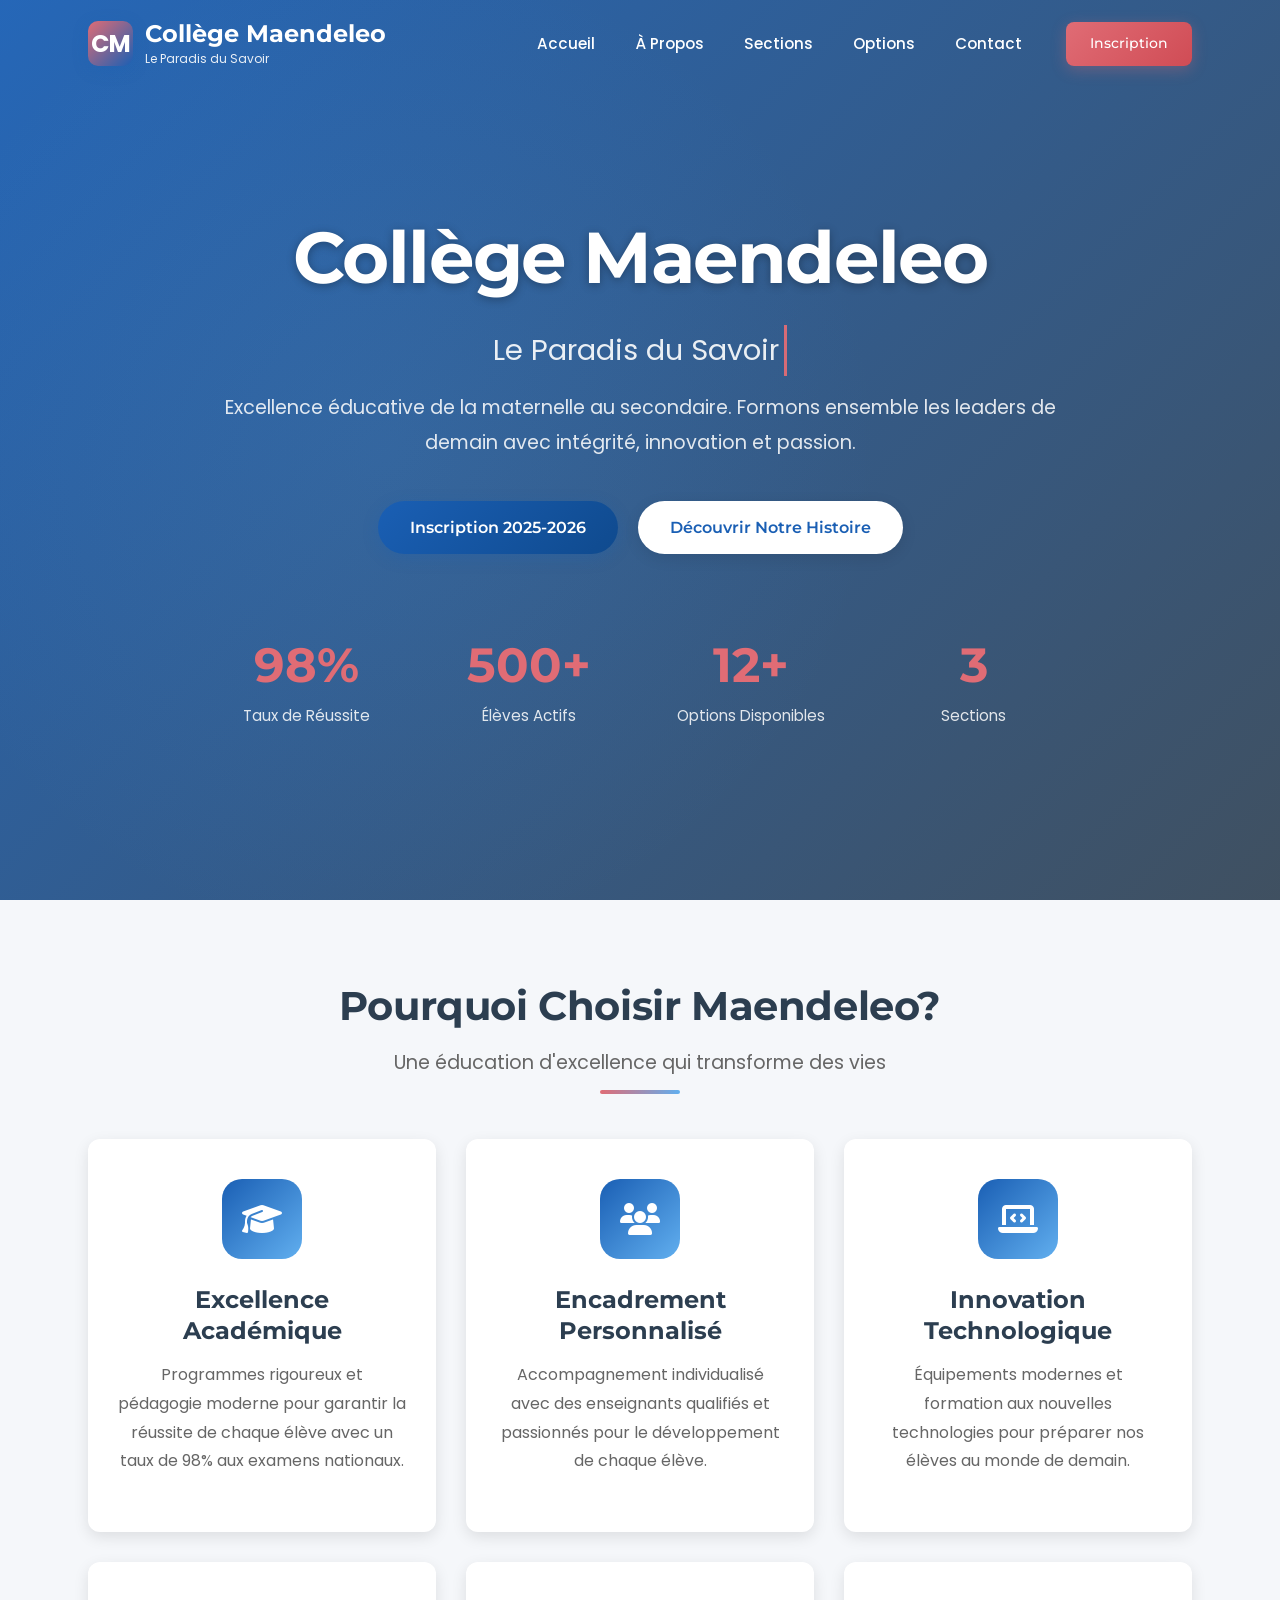
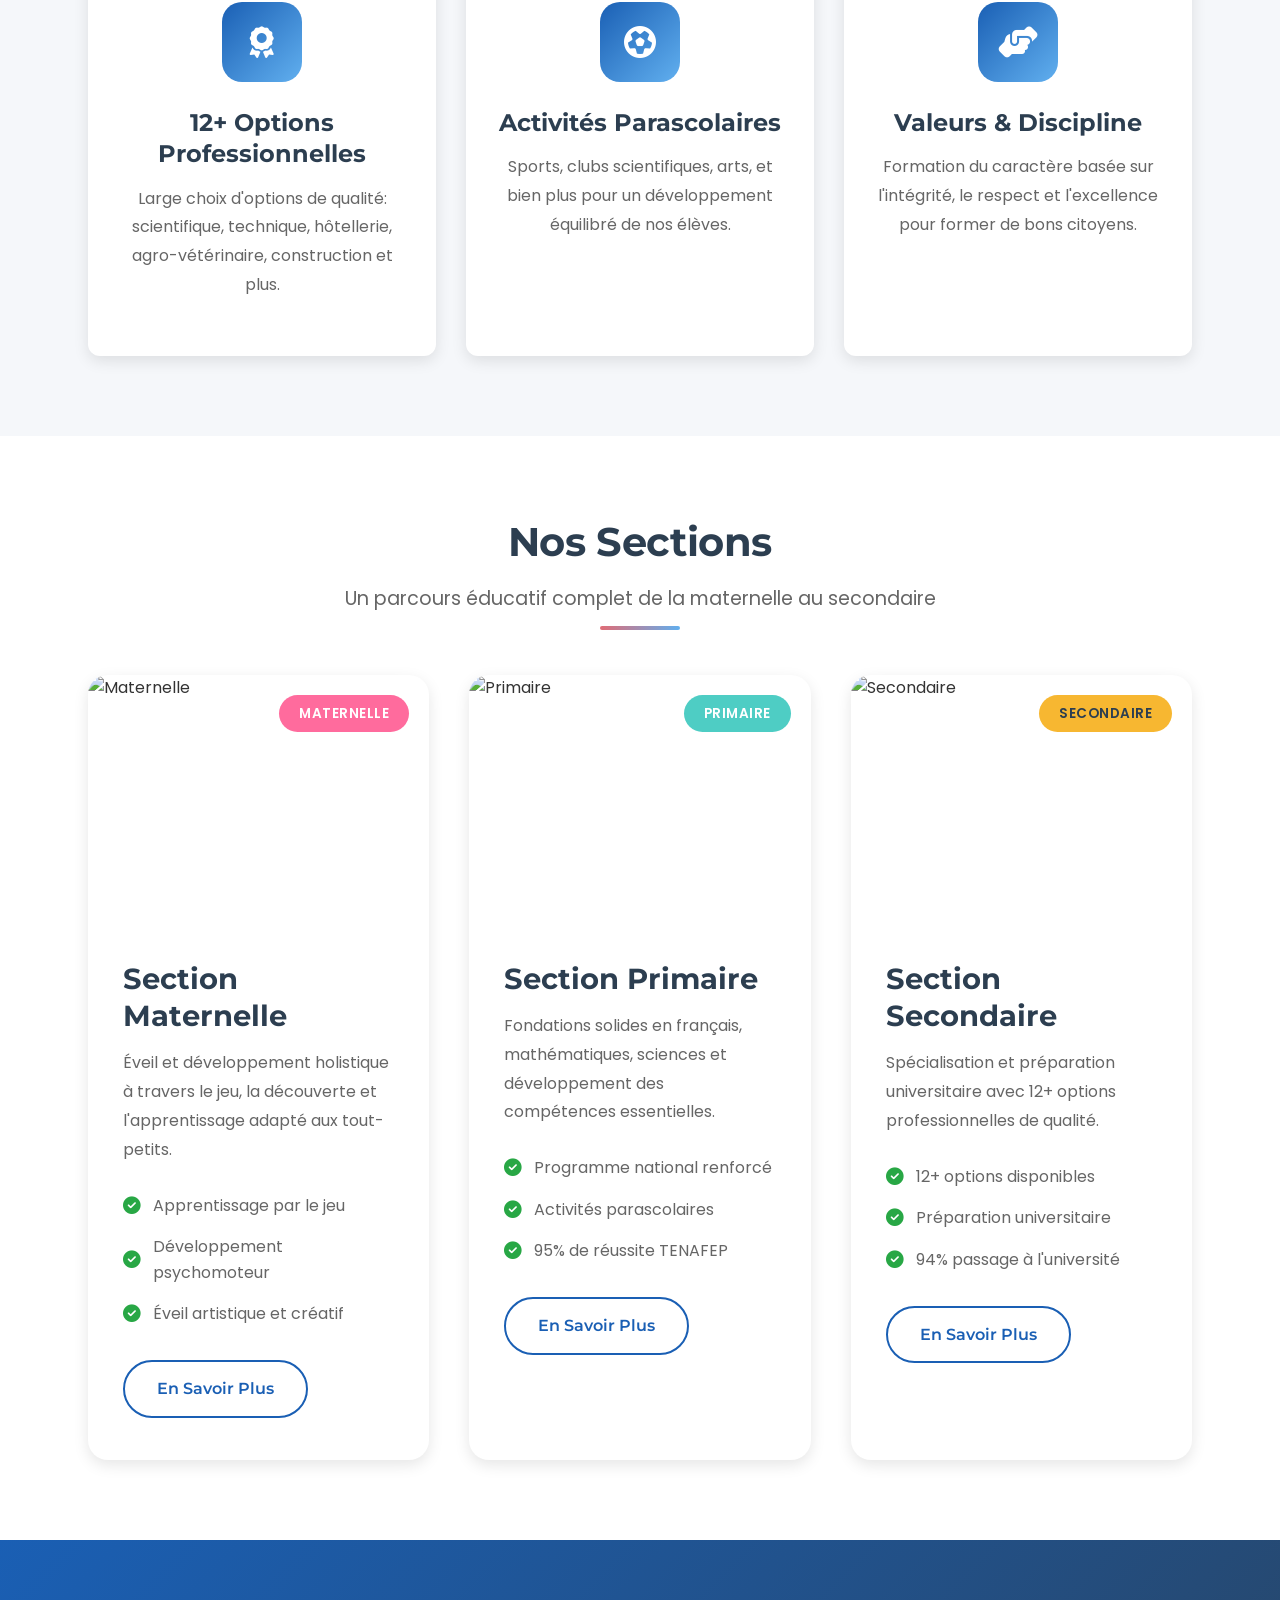
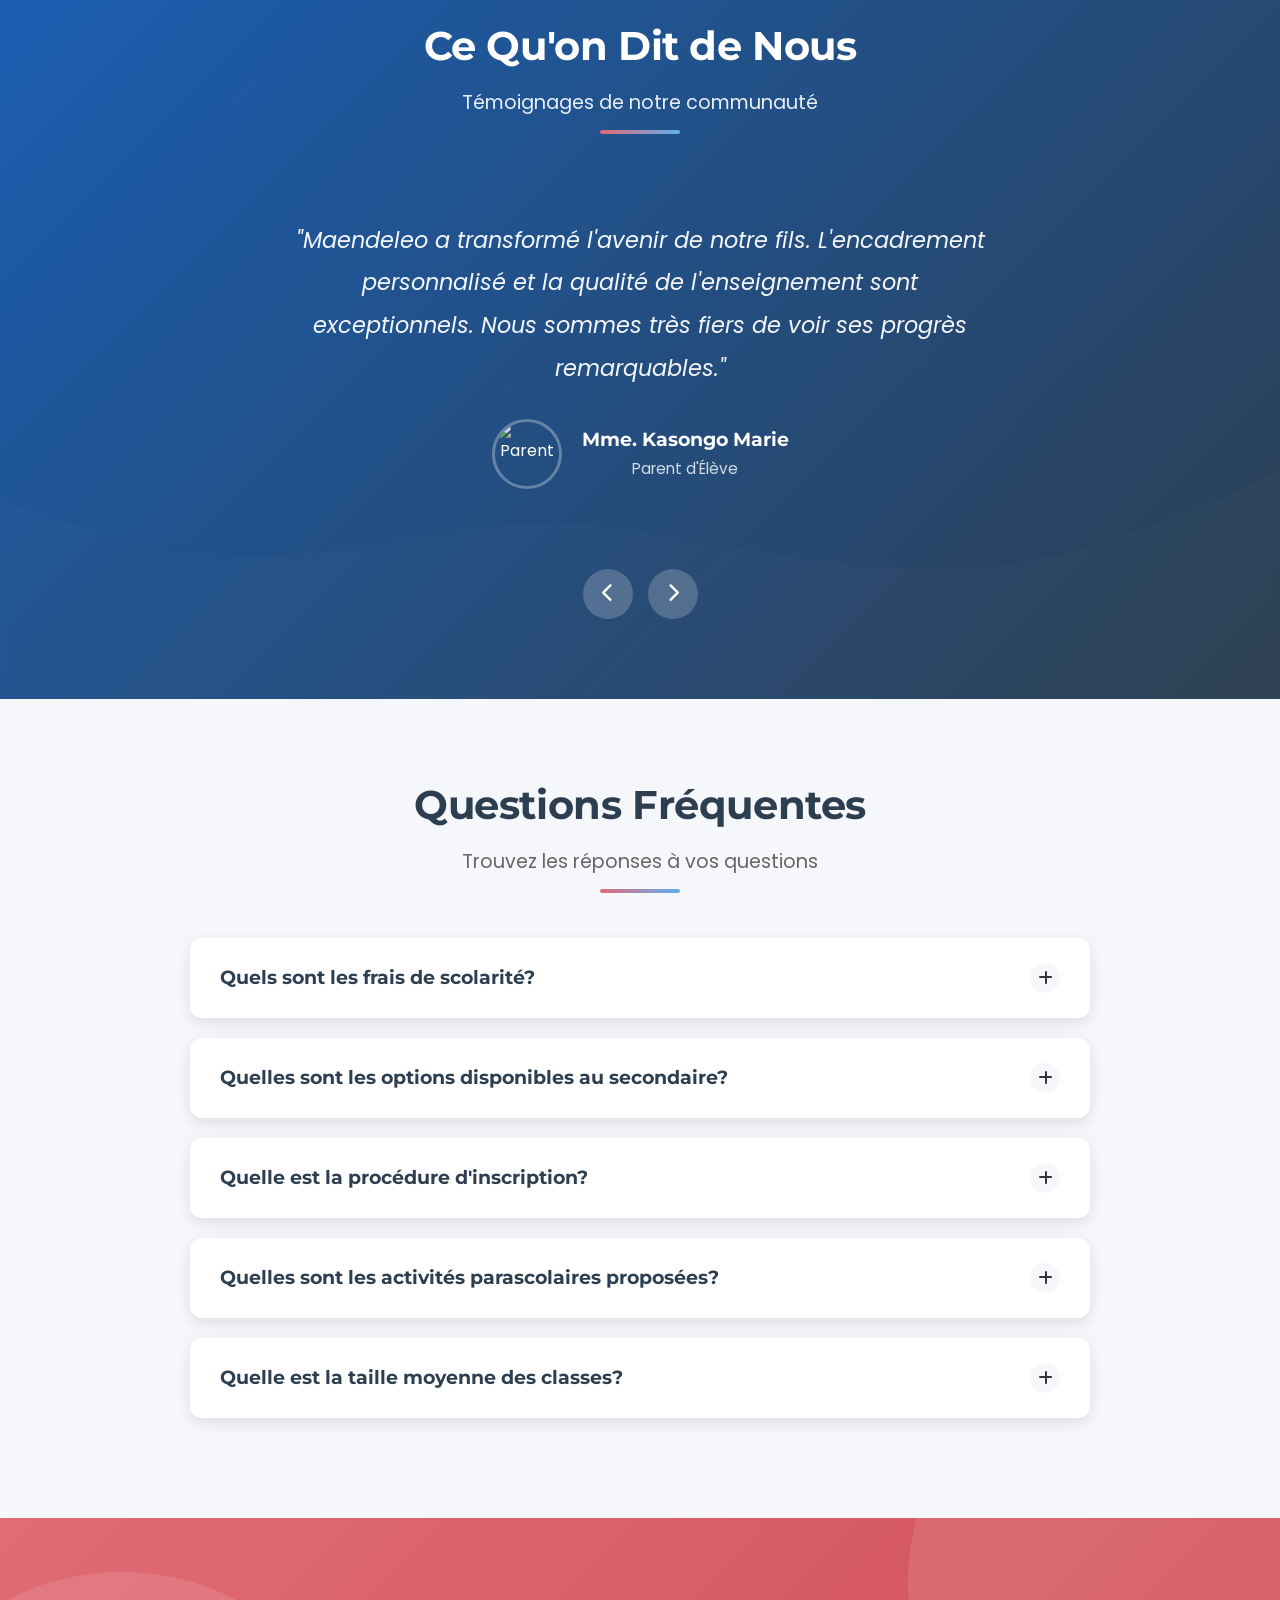
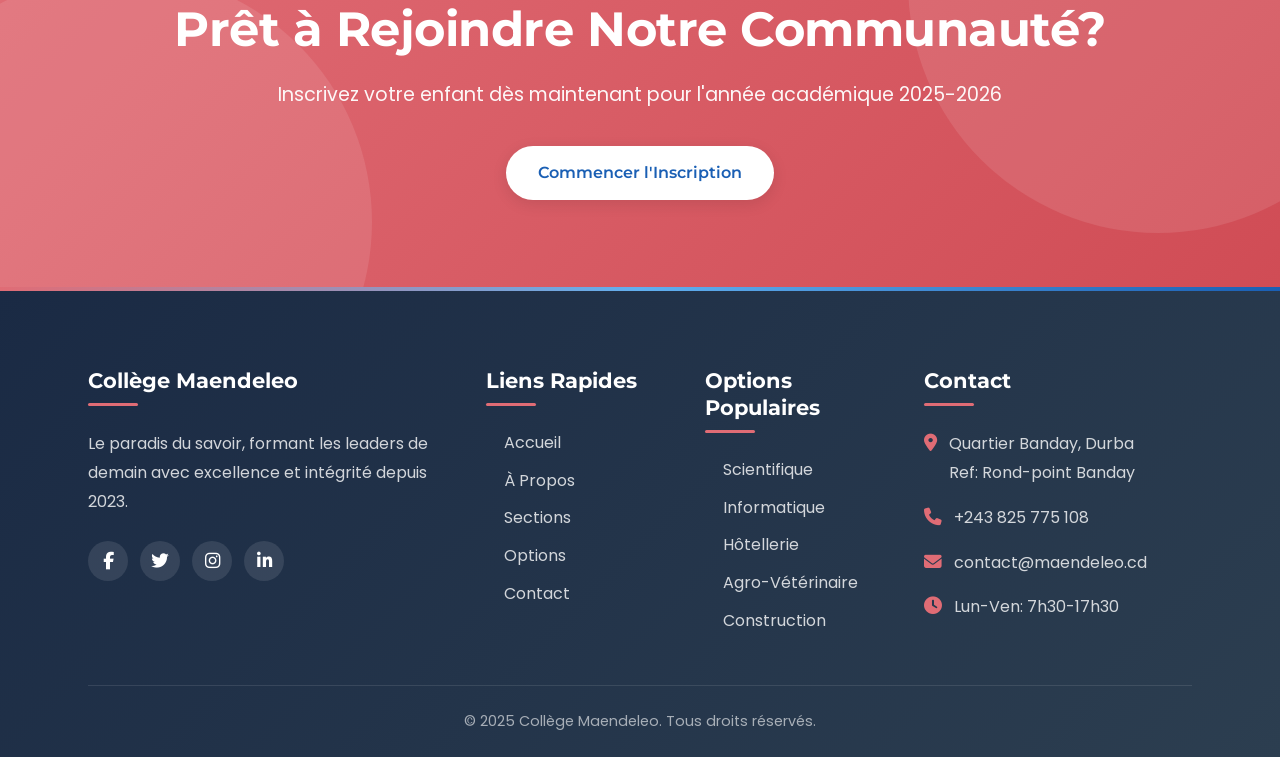
==== index.html @ 628664e3 "Initial commit:maendeleo website foundation" ====
<!DOCTYPE html>
<html lang="fr">
<head>
    <meta charset="UTF-8">
    <meta name="viewport" content="width=device-width, initial-scale=1.0">
    <meta name="description" content="Collège Maendeleo - Le paradis du savoir. Excellence éducative de la maternelle au secondaire à Durba.">
    <meta name="keywords" content="école, collège, maternelle, primaire, secondaire, Durba, éducation, RDC">
    <meta name="author" content="Collège Maendeleo">
    
    <title>Collège Maendeleo | Le Paradis du Savoir</title>
    
    <!-- Favicon -->
    <link rel="icon" href="images/logo.png" type="image/png">
    
    <!-- Fonts -->
    <link rel="preconnect" href="https://fonts.googleapis.com">
    <link rel="preconnect" href="https://fonts.gstatic.com" crossorigin>
    <link href="https://fonts.googleapis.com/css2?family=Montserrat:wght@300;400;500;600;700;800&family=Poppins:wght@300;400;500;600;700&display=swap" rel="stylesheet">
    
    <!-- Font Awesome -->
    <link rel="stylesheet" href="https://cdnjs.cloudflare.com/ajax/libs/font-awesome/6.4.0/css/all.min.css">
    
    <!-- Stylesheets -->
    <link rel="stylesheet" href="css/style.css">
    <link rel="stylesheet" href="css/header-footer.css">
    
    <style>
        /* Hero Section */
        .hero {
            position: relative;
            min-height: 100vh;
            display: flex;
            align-items: center;
            background: linear-gradient(135deg, rgba(26, 95, 180, 0.95), rgba(44, 62, 80, 0.9)),
                        url('https://images.unsplash.com/photo-1523050854058-8df90110c9f1?ixlib=rb-4.0.3&auto=format&fit=crop&w=1920&q=80') center/cover;
            color: white;
            overflow: hidden;
        }

        .hero::before {
            content: '';
            position: absolute;
            top: 0;
            left: 0;
            right: 0;
            bottom: 0;
            background: radial-gradient(circle at 30% 50%, rgba(97, 175, 239, 0.1) 0%, transparent 50%);
        }

        .hero-content {
            position: relative;
            z-index: 2;
            text-align: center;
            max-width: 900px;
            margin: 0 auto;
            padding: 100px 20px 60px;
        }

        .hero h1 {
            font-size: clamp(2.5rem, 6vw, 4.5rem);
            margin-bottom: 20px;
            color: white;
            text-shadow: 0 2px 10px rgba(0, 0, 0, 0.3);
            animation: fadeInUp 1s ease;
        }

        .hero .tagline {
            font-size: clamp(1.2rem, 3vw, 1.8rem);
            margin-bottom: 15px;
            opacity: 0.95;
            animation: fadeInUp 1.2s ease;
        }

        .typing-text {
            display: inline-block;
            border-right: 3px solid var(--color-secondary);
            padding-right: 5px;
            animation: blink 0.7s infinite;
        }

        @keyframes blink {
            0%, 100% { border-color: transparent; }
            50% { border-color: var(--color-secondary); }
        }

        .hero p {
            font-size: clamp(1rem, 2vw, 1.2rem);
            margin-bottom: 40px;
            opacity: 0.9;
            line-height: 1.8;
            animation: fadeInUp 1.4s ease;
            color: rgba(255, 255, 255, 0.95);
        }

        .hero-buttons {
            display: flex;
            gap: 20px;
            justify-content: center;
            flex-wrap: wrap;
            animation: fadeInUp 1.6s ease;
        }

        .hero-stats {
            display: grid;
            grid-template-columns: repeat(auto-fit, minmax(150px, 1fr));
            gap: 30px;
            margin-top: 80px;
            animation: fadeInUp 1.8s ease;
        }

        .hero-stat {
            text-align: center;
        }

        .hero-stat h3 {
            font-size: clamp(2rem, 4vw, 3rem);
            color: var(--color-secondary);
            margin-bottom: 5px;
            font-weight: 700;
        }

        .hero-stat p {
            font-size: 0.95rem;
            opacity: 0.9;
            margin: 0;
        }

        /* Features Section */
        .features-grid {
            display: grid;
            grid-template-columns: repeat(auto-fit, minmax(280px, 1fr));
            gap: 30px;
            margin-top: 50px;
        }

        .feature-card {
            background: white;
            padding: 40px 30px;
            border-radius: var(--border-radius);
            text-align: center;
            transition: var(--transition);
            box-shadow: var(--box-shadow);
            position: relative;
            overflow: hidden;
        }

        .feature-card::before {
            content: '';
            position: absolute;
            top: 0;
            left: 0;
            right: 0;
            height: 4px;
            background: linear-gradient(90deg, var(--color-primary), var(--color-accent));
            transform: scaleX(0);
            transition: var(--transition);
        }

        .feature-card:hover::before {
            transform: scaleX(1);
        }

        .feature-card:hover {
            transform: translateY(-10px);
            box-shadow: var(--box-shadow-lg);
        }

        .feature-icon {
            width: 80px;
            height: 80px;
            margin: 0 auto 25px;
            background: linear-gradient(135deg, var(--color-primary), var(--color-accent));
            border-radius: 20px;
            display: flex;
            align-items: center;
            justify-content: center;
            font-size: 2rem;
            color: white;
            transition: var(--transition);
        }

        .feature-card:hover .feature-icon {
            transform: scale(1.1) rotate(5deg);
        }

        .feature-card h3 {
            font-size: 1.5rem;
            margin-bottom: 15px;
            color: var(--color-dark);
        }

        .feature-card p {
            color: var(--color-text-light);
            line-height: 1.8;
        }

        /* Sections Overview */
        .sections-overview {
            display: grid;
            grid-template-columns: repeat(auto-fit, minmax(300px, 1fr));
            gap: 40px;
            margin-top: 50px;
        }

        .section-card {
            background: white;
            border-radius: var(--border-radius-lg);
            overflow: hidden;
            box-shadow: var(--box-shadow);
            transition: var(--transition);
        }

        .section-card:hover {
            transform: translateY(-10px);
            box-shadow: var(--box-shadow-lg);
        }

        .section-image {
            height: 250px;
            overflow: hidden;
            position: relative;
        }

        .section-image img {
            width: 100%;
            height: 100%;
            object-fit: cover;
            transition: transform 0.5s ease;
        }

        .section-card:hover .section-image img {
            transform: scale(1.1);
        }

        .section-badge {
            position: absolute;
            top: 20px;
            right: 20px;
            padding: 8px 20px;
            border-radius: 25px;
            font-weight: 600;
            font-size: 0.85rem;
            text-transform: uppercase;
            letter-spacing: 0.5px;
        }

        .section-content {
            padding: 35px;
        }

        .section-content h3 {
            font-size: 1.8rem;
            margin-bottom: 15px;
        }

        .section-content p {
            margin-bottom: 20px;
            line-height: 1.8;
        }

        .section-features {
            list-style: none;
            margin-bottom: 25px;
        }

        .section-features li {
            padding: 8px 0;
            display: flex;
            align-items: center;
            gap: 12px;
            color: var(--color-text-light);
        }

        .section-features i {
            color: var(--color-success);
            font-size: 1.1rem;
        }

        /* Testimonials */
        .testimonials-section {
            background: linear-gradient(135deg, var(--color-primary), var(--color-dark));
            color: white;
            position: relative;
            overflow: hidden;
        }

        .testimonials-section::before {
            content: '';
            position: absolute;
            top: 0;
            left: 0;
            right: 0;
            bottom: 0;
            background: url('data:image/svg+xml,<svg xmlns="http://www.w3.org/2000/svg" viewBox="0 0 1440 320"><path fill="rgba(255,255,255,0.05)" d="M0,96L48,112C96,128,192,160,288,160C384,160,480,128,576,122.7C672,117,768,139,864,154.7C960,171,1056,181,1152,165.3C1248,149,1344,107,1392,85.3L1440,64L1440,320L1392,320C1344,320,1248,320,1152,320C1056,320,960,320,864,320C768,320,672,320,576,320C480,320,384,320,288,320C192,320,96,320,48,320L0,320Z"></path></svg>') bottom/contain no-repeat;
            opacity: 0.3;
        }

        .testimonials-container {
            position: relative;
            z-index: 2;
        }

        .testimonials-track {
            display: flex;
            transition: transform 0.5s cubic-bezier(0.4, 0, 0.2, 1);
        }

        .testimonial {
            min-width: 100%;
            flex-shrink: 0;
        }

        .testimonial-card {
            max-width: 800px;
            margin: 0 auto;
            text-align: center;
            padding: 40px;
        }

        .testimonial-text {
            font-size: 1.4rem;
            line-height: 1.9;
            margin-bottom: 30px;
            font-style: italic;
            color: rgba(255, 255, 255, 0.95);
        }

        .testimonial-author {
            display: flex;
            align-items: center;
            justify-content: center;
            gap: 20px;
        }

        .testimonial-author img {
            width: 70px;
            height: 70px;
            border-radius: 50%;
            border: 3px solid rgba(255, 255, 255, 0.3);
        }

        .testimonial-author h4 {
            color: white;
            margin: 0;
            font-size: 1.2rem;
        }

        .testimonial-author p {
            color: rgba(255, 255, 255, 0.8);
            margin: 5px 0 0;
            font-size: 0.95rem;
        }

        .testimonials-nav {
            display: flex;
            justify-content: center;
            gap: 15px;
            margin-top: 40px;
        }

        .testimonial-btn {
            width: 50px;
            height: 50px;
            border-radius: 50%;
            background: rgba(255, 255, 255, 0.2);
            border: none;
            color: white;
            font-size: 1.2rem;
            cursor: pointer;
            transition: var(--transition);
        }

        .testimonial-btn:hover {
            background: rgba(255, 255, 255, 0.3);
            transform: scale(1.1);
        }

        /* FAQ */
        .faq-container {
            max-width: 900px;
            margin: 0 auto;
        }

        .faq-item {
            background: white;
            border-radius: var(--border-radius);
            margin-bottom: 20px;
            box-shadow: var(--box-shadow);
            overflow: hidden;
            transition: var(--transition);
        }

        .faq-question {
            padding: 25px 30px;
            cursor: pointer;
            display: flex;
            justify-content: space-between;
            align-items: center;
            user-select: none;
        }

        .faq-question h3 {
            font-size: 1.2rem;
            margin: 0;
            color: var(--color-dark);
        }

        .faq-icon {
            width: 30px;
            height: 30px;
            background: var(--color-light);
            border-radius: 50%;
            display: flex;
            align-items: center;
            justify-content: center;
            transition: var(--transition);
            flex-shrink: 0;
        }

        .faq-icon i {
            transition: var(--transition);
        }

        .faq-item.active .faq-icon {
            background: var(--color-primary);
            color: white;
        }

        .faq-item.active .faq-icon i {
            transform: rotate(45deg);
        }

        .faq-answer {
            max-height: 0;
            overflow: hidden;
            transition: max-height 0.3s ease;
        }

        .faq-item.active .faq-answer {
            max-height: 300px;
        }

        .faq-answer p {
            padding: 0 30px 25px;
            line-height: 1.8;
            color: var(--color-text-light);
        }

        /* CTA Section */
        .cta-section {
            background: linear-gradient(135deg, var(--color-secondary), var(--color-secondary-dark));
            color: white;
            text-align: center;
            padding: 80px 0;
            position: relative;
            overflow: hidden;
        }

        .cta-section::before {
            content: '';
            position: absolute;
            top: -50%;
            right: -10%;
            width: 500px;
            height: 500px;
            background: rgba(255, 255, 255, 0.1);
            border-radius: 50%;
        }

        .cta-section::after {
            content: '';
            position: absolute;
            bottom: -50%;
            left: -10%;
            width: 500px;
            height: 500px;
            background: rgba(255, 255, 255, 0.1);
            border-radius: 50%;
        }

        .cta-content {
            position: relative;
            z-index: 2;
        }

        .cta-content h2 {
            color: white;
            font-size: clamp(2rem, 4vw, 3rem);
            margin-bottom: 20px;
        }

        .cta-content p {
            font-size: 1.2rem;
            margin-bottom: 35px;
            opacity: 0.95;
            color: white;
        }

        @media (max-width: 768px) {
            .hero-buttons {
                flex-direction: column;
                align-items: center;
            }

            .hero-buttons .btn {
                width: 100%;
                max-width: 300px;
            }
        }
    </style>
</head>
<body>
    <!-- Navigation -->
     
    <nav class="nav">
        <div class="container">
            <div class="nav-container">
                <div class="logo">
                    <div class="logo-icon">CM</div>
                    <div class="logo-text">
                        <h4>Collège Maendeleo</h4>
                        <span>Le Paradis du Savoir</span>
                    </div>
                </div>
                
                <ul class="nav-menu">
                    <li><a href="index.html" class="active">Accueil</a></li>
                    <li><a href="about.html">À Propos</a></li>
                    <li><a href="sections.html">Sections</a></li>
                    <li><a href="options.html">Options</a></li>
                    <li><a href="contact.html">Contact</a></li>
                    <li class="nav-cta">
                        <a href="contact.html" class="btn btn-secondary btn-sm">Inscription</a>
                    </li>
                </ul>
                
                <div class="mobile-toggle" id="mobileToggle">
                    <span></span>
                    <span></span>
                    <span></span>
                </div>
            </div>
        </div>
    </nav>

    <!-- Hero Section -->


    <section class="hero" id="accueil">
        <div class="container">
            <div class="hero-content">
                <h1>Collège Maendeleo</h1>
                <p class="tagline">
                    <span id="typed-text" class="typing-text" data-text="Le Paradis du Savoir"></span>
                </p>
                <p>Excellence éducative de la maternelle au secondaire. Formons ensemble les leaders de demain avec intégrité, innovation et passion.</p>
                
                <div class="hero-buttons">
                    <a href="contact.html" class="btn btn-primary">Inscription 2025-2026</a>
                    <a href="about.html" class="btn btn-white">Découvrir Notre Histoire</a>
                </div>

                <div class="hero-stats">
                    <div class="hero-stat">
                        <h3>98%</h3>
                        <p>Taux de Réussite</p>
                    </div>
                    <div class="hero-stat">
                        <h3>500+</h3>
                        <p>Élèves Actifs</p>
                    </div>
                    <div class="hero-stat">
                        <h3>12+</h3>
                        <p>Options Disponibles</p>
                    </div>
                    <div class="hero-stat">
                        <h3>3</h3>
                        <p>Sections</p>
                    </div>
                </div>
            </div>
        </div>
    </section>

    <!-- Features Section -->
    <section class="section" id="pourquoi">
        <div class="container">
            <div class="section-title">
                <h2>Pourquoi Choisir Maendeleo?</h2>
                <p>Une éducation d'excellence qui transforme des vies</p>
            </div>

            <div class="features-grid">
                <div class="feature-card">
                    <div class="feature-icon">
                        <i class="fas fa-graduation-cap"></i>
                    </div>
                    <h3>Excellence Académique</h3>
                    <p>Programmes rigoureux et pédagogie moderne pour garantir la réussite de chaque élève avec un taux de 98% aux examens nationaux.</p>
                </div>

                <div class="feature-card">
                    <div class="feature-icon">
                        <i class="fas fa-users"></i>
                    </div>
                    <h3>Encadrement Personnalisé</h3>
                    <p>Accompagnement individualisé avec des enseignants qualifiés et passionnés pour le développement de chaque élève.</p>
                </div>

                <div class="feature-card">
                    <div class="feature-icon">
                        <i class="fas fa-laptop-code"></i>
                    </div>
                    <h3>Innovation Technologique</h3>
                    <p>Équipements modernes et formation aux nouvelles technologies pour préparer nos élèves au monde de demain.</p>
                </div>

                <div class="feature-card">
                    <div class="feature-icon">
                        <i class="fas fa-award"></i>
                    </div>
                    <h3>12+ Options Professionnelles</h3>
                    <p>Large choix d'options de qualité: scientifique, technique, hôtellerie, agro-vétérinaire, construction et plus.</p>
                </div>

                <div class="feature-card">
                    <div class="feature-icon">
                        <i class="fas fa-futbol"></i>
                    </div>
                    <h3>Activités Parascolaires</h3>
                    <p>Sports, clubs scientifiques, arts, et bien plus pour un développement équilibré de nos élèves.</p>
                </div>

                <div class="feature-card">
                    <div class="feature-icon">
                        <i class="fas fa-hands-helping"></i>
                    </div>
                    <h3>Valeurs & Discipline</h3>
                    <p>Formation du caractère basée sur l'intégrité, le respect et l'excellence pour former de bons citoyens.</p>
                </div>
            </div>
        </div>
    </section>

    <!-- Sections Overview -->


    <section class="section section-alt" id="sections">
        <div class="container">
            <div class="section-title">
                <h2>Nos Sections</h2>
                <p>Un parcours éducatif complet de la maternelle au secondaire</p>
            </div>

            <div class="sections-overview">
                <div class="section-card">
                    <div class="section-image">
                        <img src="https://images.unsplash.com/photo-1587654780291-39c9404d746b?auto=format&fit=crop&w=800&q=80" alt="Maternelle">
                        <span class="section-badge badge-maternelle">Maternelle</span>
                    </div>
                    <div class="section-content">
                        <h3>Section Maternelle</h3>
                        <p>Éveil et développement holistique à travers le jeu, la découverte et l'apprentissage adapté aux tout-petits.</p>
                        <ul class="section-features">
                            <li><i class="fas fa-check-circle"></i> Apprentissage par le jeu</li>
                            <li><i class="fas fa-check-circle"></i> Développement psychomoteur</li>
                            <li><i class="fas fa-check-circle"></i> Éveil artistique et créatif</li>
                        </ul>
                        <a href="sections.html#maternelle" class="btn btn-outline">En Savoir Plus</a>
                    </div>
                </div>

                <div class="section-card">
                    <div class="section-image">
                        <img src="https://images.unsplash.com/photo-1503676260728-1c00da094a0b?auto=format&fit=crop&w=800&q=80" alt="Primaire">
                        <span class="section-badge badge-primaire">Primaire</span>
                    </div>
                    <div class="section-content">
                        <h3>Section Primaire</h3>
                        <p>Fondations solides en français, mathématiques, sciences et développement des compétences essentielles.</p>
                        <ul class="section-features">
                            <li><i class="fas fa-check-circle"></i> Programme national renforcé</li>
                            <li><i class="fas fa-check-circle"></i> Activités parascolaires</li>
                            <li><i class="fas fa-check-circle"></i> 95% de réussite TENAFEP</li>
                        </ul>
                        <a href="sections.html#primaire" class="btn btn-outline">En Savoir Plus</a>
                    </div>
                </div>

                <div class="section-card">
                    <div class="section-image">
                        <img src="https://images.unsplash.com/photo-1427504494785-3a9ca7044f45?auto=format&fit=crop&w=800&q=80" alt="Secondaire">
                        <span class="section-badge badge-secondaire">Secondaire</span>
                    </div>
                    <div class="section-content">
                        <h3>Section Secondaire</h3>
                        <p>Spécialisation et préparation universitaire avec 12+ options professionnelles de qualité.</p>
                        <ul class="section-features">
                            <li><i class="fas fa-check-circle"></i> 12+ options disponibles</li>
                            <li><i class="fas fa-check-circle"></i> Préparation universitaire</li>
                            <li><i class="fas fa-check-circle"></i> 94% passage à l'université</li>
                        </ul>
                        <a href="sections.html#secondaire" class="btn btn-outline">En Savoir Plus</a>
                    </div>
                </div>
            </div>
        </div>
    </section>

    <!-- Testimonials -->
    <section class="section testimonials-section" id="temoignages">
        <div class="container testimonials-container">
            <div class="section-title">
                <h2 style="color: white;">Ce Qu'on Dit de Nous</h2>
                <p style="color: rgba(255,255,255,0.9);">Témoignages de notre communauté</p>
            </div>

            <div class="testimonials-track" id="testimonialsTrack">
                <div class="testimonial">
                    <div class="testimonial-card">
                        <p class="testimonial-text">"Maendeleo a transformé l'avenir de notre fils. L'encadrement personnalisé et la qualité de l'enseignement sont exceptionnels. Nous sommes très fiers de voir ses progrès remarquables."</p>
                        <div class="testimonial-author">
                            <img src="https://randomuser.me/api/portraits/women/65.jpg" alt="Parent">
                            <div>
                                <h4>Mme. Kasongo Marie</h4>
                                <p>Parent d'Élève</p>
                            </div>
                        </div>
                    </div>
                </div>

                <div class="testimonial">
                    <div class="testimonial-card">
                        <p class="testimonial-text">"Grâce à l'option Informatique de Maendeleo, j'ai développé des compétences qui m'ont permis d'intégrer une grande université. Les professeurs sont passionnés et toujours disponibles."</p>
                        <div class="testimonial-author">
                            <img src="https://randomuser.me/api/portraits/men/32.jpg" alt="Ancien Élève">
                            <div>
                                <h4>Jean-Paul Mukendi</h4>
                                <p>Ancien Élève, Promo 2024</p>
                            </div>
                        </div>
                    </div>
                </div>

                <div class="testimonial">
                    <div class="testimonial-card">
                        <p class="testimonial-text">"Notre pédagogie se veut un mélange équitable entre une théorie robuste et une pratique accrue. Former des leaders de demain est notre mission quotidienne."</p>
                        <div class="testimonial-author">
                            <img src="https://randomuser.me/api/portraits/men/85.jpg" alt="Professeur">
                            <div>
                                <h4>Prof. Aleph Musafiri</h4>
                                <p>Professeur d'Informatique</p>
                            </div>
                        </div>
                    </div>
                </div>
            </div>

            <div class="testimonials-nav">
                <button class="testimonial-btn" id="prevTestimonial">
                    <i class="fas fa-chevron-left"></i>
                </button>
                <button class="testimonial-btn" id="nextTestimonial">
                    <i class="fas fa-chevron-right"></i>
                </button>
            </div>
        </div>
    </section>




    <!-- FAQ Section -->


    <section class="section" id="faq">
        <div class="container">
            <div class="section-title">
                <h2>Questions Fréquentes</h2>
                <p>Trouvez les réponses à vos questions</p>
            </div>
            
            <div class="faq-container">
                <div class="faq-item">
                    <div class="faq-question">
                        <h3>Quels sont les frais de scolarité?</h3>
                        <span class="faq-icon"><i class="fas fa-plus"></i></span>
                    </div>
                    <div class="faq-answer">
                        <p>Nos frais de scolarité varient selon le niveau et l'option choisie. Nous proposons également des bourses d'études pour les étudiants méritants. Contactez notre service administratif pour obtenir les détails complets et les options de paiement flexible.</p>
                    </div>
                </div>

                <div class="faq-item">
                    <div class="faq-question">
                        <h3>Quelles sont les options disponibles au secondaire?</h3>
                        <span class="faq-icon"><i class="fas fa-plus"></i></span>
                    </div>
                    <div class="faq-answer">
                        <p>Nous proposons plus de 12 options incluant les filières scientifiques, techniques et professionnelles: Scientifique, Informatique, Agro-Vétérinaire, Hôtellerie-Restauration, Construction, Électricité, Secrétariat-Administration, Commerciale, Pédagogie et bien d'autres.</p>
                    </div>
                </div>
                
                <div class="faq-item">
                    <div class="faq-question">
                        <h3>Quelle est la procédure d'inscription?</h3>
                        <span class="faq-icon"><i class="fas fa-plus"></i></span>
                    </div>
                    <div class="faq-answer">
                        <p>L'inscription se fait en plusieurs étapes: dépôt du dossier de candidature, test d'admission, entretien personnel, et finalisation administrative. Notre équipe d'admission guide chaque candidat à travers le processus pour garantir une expérience fluide.</p>
                    </div>
                </div>
                
                <div class="faq-item">
                    <div class="faq-question">
                        <h3>Quelles sont les activités parascolaires proposées?</h3>
                        <span class="faq-icon"><i class="fas fa-plus"></i></span>
                    </div>
                    <div class="faq-answer">
                        <p>Nous proposons une large gamme d'activités parascolaires incluant clubs scientifiques, arts dramatiques, sports (basketball, football, volleyball), robotique, débat, musique et bien d'autres. Ces activités sont conçues pour développer les talents et intérêts divers de nos étudiants.</p>
                    </div>
                </div>

                <div class="faq-item">
                    <div class="faq-question">
                        <h3>Quelle est la taille moyenne des classes?</h3>
                        <span class="faq-icon"><i class="fas fa-plus"></i></span>
                    </div>
                    <div class="faq-answer">
                        <p>Nous maintenons des classes de taille réduite avec un ratio enseignant-élève optimal pour garantir un encadrement personnalisé. En moyenne, nos classes comptent 25 à 30 élèves, permettant une attention individuelle à chaque apprenant.</p>
                    </div>
                </div>
            </div>
        </div>
    </section>

    <!-- CTA Section -->
    <section class="cta-section">
        <div class="container">
            <div class="cta-content">
                <h2>Prêt à Rejoindre Notre Communauté?</h2>
                <p>Inscrivez votre enfant dès maintenant pour l'année académique 2025-2026</p>
                <a href="contact.html" class="btn btn-white btn-lg">Commencer l'Inscription</a>
            </div>
        </div>
    </section>

    <!-- Footer -->


    <footer class="footer">
        <div class="container">
            <div class="footer-container">
                <div class="footer-col">
                    <h4>Collège Maendeleo</h4>
                    <p>Le paradis du savoir, formant les leaders de demain avec excellence et intégrité depuis 2023.</p>
                    <div class="social-links">
                        <a href="#" aria-label="Facebook"><i class="fab fa-facebook-f"></i></a>
                        <a href="#" aria-label="Twitter"><i class="fab fa-twitter"></i></a>
                        <a href="#" aria-label="Instagram"><i class="fab fa-instagram"></i></a>
                        <a href="#" aria-label="LinkedIn"><i class="fab fa-linkedin-in"></i></a>
                    </div>
                </div>
                
                <div class="footer-col">
                    <h4>Liens Rapides</h4>
                    <ul>
                        <li><a href="index.html">Accueil</a></li>
                        <li><a href="about.html">À Propos</a></li>
                        <li><a href="sections.html">Sections</a></li>
                        <li><a href="options.html">Options</a></li>
                        <li><a href="contact.html">Contact</a></li>
                    </ul>
                </div>
                
                <div class="footer-col">
                    <h4>Options Populaires</h4>
                    <ul>
                        <li><a href="options.html#scientifique">Scientifique</a></li>
                        <li><a href="options.html#informatique">Informatique</a></li>
                        <li><a href="options.html#hotellerie">Hôtellerie</a></li>
                        <li><a href="options.html#agro">Agro-Vétérinaire</a></li>
                        <li><a href="options.html#construction">Construction</a></li>
                    </ul>
                </div>
                
                <div class="footer-col">
                    <h4>Contact</h4>
                    <div class="contact-info">
                        <p><i class="fas fa-map-marker-alt"></i> Quartier Banday, Durba<br>Ref: Rond-point Banday</p>
                        <p><i class="fas fa-phone"></i> +243 825 775 108</p>
                        <p><i class="fas fa-envelope"></i> contact@maendeleo.cd</p>
                        <p><i class="fas fa-clock"></i> Lun-Ven: 7h30-17h30</p>
                    </div>
                </div>
            </div>
            
            <div class="copyright">
                <p>&copy; 2025 Collège Maendeleo. Tous droits réservés.</p>
            </div>
        </div>
    </footer>

    <!-- Scripts -->
    <script src="js/main.js"></script>
</body>
</html>
---- css/style.css ----
/* ===================================
   COLLÈGE MAENDELEO - MAIN STYLESHEET
   Professional School Website Design
   =================================== */

/* ============ CSS VARIABLES ============ */
:root {
    /* Primary Colors */
    --color-primary: #1a5fb4;
    --color-primary-dark: #0f4a8e;
    --color-primary-light: #3a7fc4;
    
    /* Secondary Colors */
    --color-secondary: #e06c75;
    --color-secondary-dark: #d04c55;
    --color-secondary-light: #f08c95;
    
    /* Accent Colors */
    --color-accent: #61afef;
    --color-gold: #d4af37;
    --color-success: #28a745;
    --color-warning: #ffc107;
    --color-danger: #dc3545;
    
    /* Neutral Colors */
    --color-dark: #2c3e50;
    --color-text: #333333;
    --color-text-light: #666666;
    --color-light: #f5f7fa;
    --color-white: #ffffff;
    --color-border: #e1e8ed;
    
    /* Section-specific Colors */
    --color-maternelle: #ff6b9d;
    --color-primaire: #4ecdc4;
    --color-secondaire: #f7b731;
    
    /* Spacing */
    --spacing-xs: 8px;
    --spacing-sm: 16px;
    --spacing-md: 24px;
    --spacing-lg: 40px;
    --spacing-xl: 60px;
    --spacing-xxl: 80px;
    
    /* Design Elements */
    --border-radius: 12px;
    --border-radius-sm: 8px;
    --border-radius-lg: 20px;
    --box-shadow: 0 5px 15px rgba(0, 0, 0, 0.1);
    --box-shadow-lg: 0 10px 30px rgba(0, 0, 0, 0.15);
    --transition: all 0.3s cubic-bezier(0.4, 0, 0.2, 1);
    --transition-fast: all 0.2s ease;
    
    /* Typography */
    --font-primary: 'Poppins', -apple-system, BlinkMacSystemFont, sans-serif;
    --font-heading: 'Montserrat', 'Poppins', sans-serif;
    --font-size-base: 16px;
    --line-height-base: 1.6;
}

/* ============ RESET & BASE STYLES ============ */
* {
    margin: 0;
    padding: 0;
    box-sizing: border-box;
}

html {
    font-size: var(--font-size-base);
    scroll-behavior: smooth;
    -webkit-font-smoothing: antialiased;
    -moz-osx-font-smoothing: grayscale;
}

body {
    font-family: var(--font-primary);
    color: var(--color-text);
    line-height: var(--line-height-base);
    overflow-x: hidden;
    background-color: var(--color-light);
}

/* ============ TYPOGRAPHY ============ */
h1, h2, h3, h4, h5, h6 {
    font-family: var(--font-heading);
    font-weight: 700;
    line-height: 1.3;
    color: var(--color-dark);
    margin-bottom: var(--spacing-sm);
}

h1 {
    font-size: clamp(2rem, 5vw, 3.5rem);
    letter-spacing: -0.02em;
}

h2 {
    font-size: clamp(1.75rem, 4vw, 2.5rem);
    letter-spacing: -0.01em;
}

h3 {
    font-size: clamp(1.5rem, 3vw, 2rem);
}

h4 {
    font-size: clamp(1.25rem, 2.5vw, 1.5rem);
}

h5 {
    font-size: 1.25rem;
}

h6 {
    font-size: 1rem;
}

p {
    margin-bottom: var(--spacing-sm);
    color: var(--color-text-light);
}

a {
    text-decoration: none;
    color: var(--color-primary);
    transition: var(--transition);
}

a:hover {
    color: var(--color-primary-dark);
}

/* ============ LAYOUT UTILITIES ============ */
.container {
    width: 90%;
    max-width: 1200px;
    margin: 0 auto;
    padding: 0 var(--spacing-md);
}

.container-wide {
    width: 95%;
    max-width: 1400px;
    margin: 0 auto;
    padding: 0 var(--spacing-md);
}

.section {
    padding: var(--spacing-xxl) 0;
    position: relative;
}

.section-alt {
    background-color: var(--color-white);
}

/* ============ SECTION TITLES ============ */
.section-title {
    text-align: center;
    margin-bottom: var(--spacing-xl);
    position: relative;
}

.section-title h2 {
    font-size: clamp(2rem, 4vw, 2.5rem);
    color: var(--color-dark);
    margin-bottom: var(--spacing-sm);
}

.section-title p {
    color: var(--color-text-light);
    font-size: clamp(1rem, 2vw, 1.2rem);
    max-width: 700px;
    margin: 0 auto;
}

.section-title::after {
    content: '';
    position: absolute;
    width: 80px;
    height: 4px;
    background: linear-gradient(90deg, var(--color-secondary), var(--color-accent));
    bottom: -15px;
    left: 50%;
    transform: translateX(-50%);
    border-radius: 2px;
}

/* ============ BUTTONS ============ */
.btn {
    display: inline-block;
    padding: 14px 32px;
    border-radius: 50px;
    font-weight: 600;
    text-decoration: none;
    transition: var(--transition);
    cursor: pointer;
    border: none;
    font-family: var(--font-heading);
    font-size: 1rem;
    text-align: center;
    position: relative;
    overflow: hidden;
}

.btn::before {
    content: '';
    position: absolute;
    top: 50%;
    left: 50%;
    width: 0;
    height: 0;
    border-radius: 50%;
    background: rgba(255, 255, 255, 0.2);
    transform: translate(-50%, -50%);
    transition: width 0.6s, height 0.6s;
}

.btn:hover::before {
    width: 300px;
    height: 300px;
}

.btn-primary {
    background: linear-gradient(135deg, var(--color-primary), var(--color-primary-dark));
    color: var(--color-white);
    box-shadow: 0 4px 15px rgba(26, 95, 180, 0.3);
}

.btn-primary:hover {
    transform: translateY(-3px);
    box-shadow: 0 6px 20px rgba(26, 95, 180, 0.4);
}

.btn-secondary {
    background: linear-gradient(135deg, var(--color-secondary), var(--color-secondary-dark));
    color: var(--color-white);
    box-shadow: 0 4px 15px rgba(224, 108, 117, 0.3);
}

.btn-secondary:hover {
    transform: translateY(-3px);
    box-shadow: 0 6px 20px rgba(224, 108, 117, 0.4);
}

.btn-outline {
    background: transparent;
    color: var(--color-primary);
    border: 2px solid var(--color-primary);
}

.btn-outline:hover {
    background: var(--color-primary);
    color: var(--color-white);
    transform: translateY(-3px);
}

.btn-white {
    background: var(--color-white);
    color: var(--color-primary);
    box-shadow: 0 4px 15px rgba(0, 0, 0, 0.1);
}

.btn-white:hover {
    transform: translateY(-3px);
    box-shadow: 0 6px 20px rgba(0, 0, 0, 0.15);
}

/* ============ CARDS ============ */
.card {
    background: var(--color-white);
    border-radius: var(--border-radius);
    box-shadow: var(--box-shadow);
    overflow: hidden;
    transition: var(--transition);
    height: 100%;
}

.card:hover {
    transform: translateY(-10px);
    box-shadow: var(--box-shadow-lg);
}

.card-header {
    padding: var(--spacing-md);
    border-bottom: 1px solid var(--color-border);
}

.card-body {
    padding: var(--spacing-md);
}

.card-footer {
    padding: var(--spacing-md);
    border-top: 1px solid var(--color-border);
    background: var(--color-light);
}

/* ============ GRID SYSTEMS ============ */
.grid {
    display: grid;
    gap: var(--spacing-lg);
}

.grid-2 {
    grid-template-columns: repeat(auto-fit, minmax(280px, 1fr));
}

.grid-3 {
    grid-template-columns: repeat(auto-fit, minmax(280px, 1fr));
}

.grid-4 {
    grid-template-columns: repeat(auto-fit, minmax(250px, 1fr));
}

/* ============ BADGES & LABELS ============ */
.badge {
    display: inline-block;
    padding: 6px 12px;
    border-radius: 20px;
    font-size: 0.85rem;
    font-weight: 600;
    text-transform: uppercase;
    letter-spacing: 0.5px;
}

.badge-primary {
    background: var(--color-primary);
    color: var(--color-white);
}

.badge-secondary {
    background: var(--color-secondary);
    color: var(--color-white);
}

.badge-success {
    background: var(--color-success);
    color: var(--color-white);
}

.badge-maternelle {
    background: var(--color-maternelle);
    color: var(--color-white);
}

.badge-primaire {
    background: var(--color-primaire);
    color: var(--color-white);
}

.badge-secondaire {
    background: var(--color-secondaire);
    color: var(--color-dark);
}

/* ============ ANIMATIONS ============ */
@keyframes fadeInUp {
    from {
        opacity: 0;
        transform: translateY(30px);
    }
    to {
        opacity: 1;
        transform: translateY(0);
    }
}

@keyframes fadeIn {
    from {
        opacity: 0;
    }
    to {
        opacity: 1;
    }
}

@keyframes slideInLeft {
    from {
        opacity: 0;
        transform: translateX(-30px);
    }
    to {
        opacity: 1;
        transform: translateX(0);
    }
}

@keyframes slideInRight {
    from {
        opacity: 0;
        transform: translateX(30px);
    }
    to {
        opacity: 1;
        transform: translateX(0);
    }
}

@keyframes float {
    0%, 100% {
        transform: translateY(0);
    }
    50% {
        transform: translateY(-20px);
    }
}

@keyframes pulse {
    0%, 100% {
        transform: scale(1);
    }
    50% {
        transform: scale(1.05);
    }
}

.animate-fadeInUp {
    animation: fadeInUp 0.8s ease forwards;
}

.animate-fadeIn {
    animation: fadeIn 0.8s ease forwards;
}

.animate-slideInLeft {
    animation: slideInLeft 0.8s ease forwards;
}

.animate-slideInRight {
    animation: slideInRight 0.8s ease forwards;
}

.animate-float {
    animation: float 6s ease-in-out infinite;
}

/* ============ UTILITY CLASSES ============ */
.text-center {
    text-align: center;
}

.text-left {
    text-align: left;
}

.text-right {
    text-align: right;
}

.text-primary {
    color: var(--color-primary) !important;
}

.text-secondary {
    color: var(--color-secondary) !important;
}

.text-white {
    color: var(--color-white) !important;
}

.bg-primary {
    background-color: var(--color-primary);
}

.bg-secondary {
    background-color: var(--color-secondary);
}

.bg-light {
    background-color: var(--color-light);
}

.bg-white {
    background-color: var(--color-white);
}

.mb-0 { margin-bottom: 0; }
.mb-1 { margin-bottom: var(--spacing-xs); }
.mb-2 { margin-bottom: var(--spacing-sm); }
.mb-3 { margin-bottom: var(--spacing-md); }
.mb-4 { margin-bottom: var(--spacing-lg); }
.mb-5 { margin-bottom: var(--spacing-xl); }

.mt-0 { margin-top: 0; }
.mt-1 { margin-top: var(--spacing-xs); }
.mt-2 { margin-top: var(--spacing-sm); }
.mt-3 { margin-top: var(--spacing-md); }
.mt-4 { margin-top: var(--spacing-lg); }
.mt-5 { margin-top: var(--spacing-xl); }

/* ============ RESPONSIVE DESIGN ============ */
@media (max-width: 1200px) {
    .container {
        width: 92%;
    }
}

@media (max-width: 992px) {
    .section {
        padding: var(--spacing-xl) 0;
    }
    
    .grid-3,
    .grid-4 {
        grid-template-columns: repeat(auto-fit, minmax(250px, 1fr));
    }
}

@media (max-width: 768px) {
    .section {
        padding: var(--spacing-lg) 0;
    }
    
    .grid,
    .grid-2,
    .grid-3,
    .grid-4 {
        grid-template-columns: 1fr;
        gap: var(--spacing-md);
    }
    
    .btn {
        padding: 12px 24px;
        font-size: 0.95rem;
    }
}

@media (max-width: 576px) {
    :root {
        --font-size-base: 15px;
    }
    
    .container {
        width: 95%;
        padding: 0 var(--spacing-sm);
    }
    
    .section {
        padding: var(--spacing-md) 0;
    }
}

/* ============ LOADING STATES ============ */
.loading {
    opacity: 0.6;
    pointer-events: none;
}

.spinner {
    border: 3px solid var(--color-light);
    border-top: 3px solid var(--color-primary);
    border-radius: 50%;
    width: 40px;
    height: 40px;
    animation: spin 1s linear infinite;
    margin: 0 auto;
}

@keyframes spin {
    0% { transform: rotate(0deg); }
    100% { transform: rotate(360deg); }
}

/* ============ ACCESSIBILITY ============ */
.sr-only {
    position: absolute;
    width: 1px;
    height: 1px;
    padding: 0;
    margin: -1px;
    overflow: hidden;
    clip: rect(0, 0, 0, 0);
    white-space: nowrap;
    border-width: 0;
}

/* Focus styles for keyboard navigation */
*:focus {
    outline: 2px solid var(--color-accent);
    outline-offset: 2px;
}

button:focus,
a:focus {
    outline: 2px solid var(--color-accent);
    outline-offset: 2px;
}

/* ============ PRINT STYLES ============ */
@media print {
    .no-print {
        display: none !important;
    }
    
    body {
        background: white;
        color: black;
    }
    
    .section {
        page-break-inside: avoid;
    }
}
---- css/header-footer.css ----
/* ===================================
   HEADER & FOOTER STYLES
   Navigation and Footer Components
   =================================== */

/* ============ NAVIGATION ============ */
.nav {
    position: fixed;
    top: 0;
    left: 0;
    width: 100%;
    z-index: 1000;
    background: transparent;
    padding: 20px 0;
    transition: all 0.4s cubic-bezier(0.4, 0, 0.2, 1);
}

.nav.scrolled {
    background: var(--color-white);
    box-shadow: 0 2px 20px rgba(0, 0, 0, 0.1);
    padding: 15px 0;
}

.nav-container {
    display: flex;
    justify-content: space-between;
    align-items: center;
    position: relative;
}

/* ============ LOGO ============ */
.logo {
    display: flex;
    align-items: center;
    gap: 12px;
    z-index: 1001;
}

.logo-icon {
    width: 45px;
    height: 45px;
    background: linear-gradient(135deg, var(--color-secondary), var(--color-primary));
    border-radius: 10px;
    display: flex;
    align-items: center;
    justify-content: center;
    font-weight: 700;
    color: white;
    font-size: 1.5rem;
    box-shadow: 0 4px 15px rgba(26, 95, 180, 0.3);
    transition: var(--transition);
}

.nav.scrolled .logo-icon {
    width: 40px;
    height: 40px;
    font-size: 1.3rem;
}

.logo-icon:hover {
    transform: rotate(5deg) scale(1.1);
}

.logo-text h4 {
    font-size: 1.5rem;
    color: var(--color-white);
    font-weight: 700;
    line-height: 1.2;
    margin: 0;
    transition: var(--transition);
}

.logo-text span {
    font-size: 0.75rem;
    color: rgba(255, 255, 255, 0.9);
    font-weight: 400;
    display: block;
    transition: var(--transition);
}

.nav.scrolled .logo-text h4 {
    color: var(--color-primary);
}

.nav.scrolled .logo-text span {
    color: var(--color-text-light);
}

/* ============ NAVIGATION MENU ============ */
.nav-menu {
    display: flex;
    list-style: none;
    align-items: center;
    gap: 8px;
}

.nav-menu li {
    position: relative;
}

.nav-menu a {
    color: var(--color-white);
    text-decoration: none;
    font-weight: 500;
    font-size: 0.95rem;
    padding: 8px 16px;
    border-radius: 8px;
    position: relative;
    transition: var(--transition);
    display: block;
}

.nav.scrolled .nav-menu a {
    color: var(--color-dark);
}

.nav-menu a::before {
    content: '';
    position: absolute;
    bottom: 0;
    left: 16px;
    right: 16px;
    height: 2px;
    background: var(--color-white);
    transform: scaleX(0);
    transition: transform 0.3s ease;
}

.nav.scrolled .nav-menu a::before {
    background: var(--color-primary);
}

.nav-menu a:hover::before,
.nav-menu a.active::before {
    transform: scaleX(1);
}

.nav-menu a:hover {
    background: rgba(255, 255, 255, 0.1);
}

.nav.scrolled .nav-menu a:hover {
    background: var(--color-light);
}

/* CTA Button in Nav */
.nav-cta {
    margin-left: 20px;
}

.nav-cta .btn {
    padding: 10px 24px;
    font-size: 0.9rem;
}

/* ============ MOBILE TOGGLE ============ */
.mobile-toggle {
    display: none;
    flex-direction: column;
    justify-content: space-around;
    width: 28px;
    height: 24px;
    cursor: pointer;
    z-index: 1001;
    position: relative;
}

.mobile-toggle span {
    display: block;
    height: 3px;
    width: 100%;
    background: var(--color-white);
    border-radius: 2px;
    transition: var(--transition);
    transform-origin: center;
}

.nav.scrolled .mobile-toggle span {
    background: var(--color-dark);
}

.mobile-toggle.active span:nth-child(1) {
    transform: rotate(45deg) translate(7px, 7px);
}

.mobile-toggle.active span:nth-child(2) {
    opacity: 0;
    transform: translateX(20px);
}

.mobile-toggle.active span:nth-child(3) {
    transform: rotate(-45deg) translate(7px, -7px);
}

/* ============ FOOTER ============ */
.footer {
    background: linear-gradient(135deg, #1a2a44 0%, var(--color-dark) 100%);
    color: var(--color-white);
    padding: var(--spacing-xxl) 0 var(--spacing-md);
    position: relative;
    overflow: hidden;
}

.footer::before {
    content: '';
    position: absolute;
    top: 0;
    left: 0;
    right: 0;
    height: 4px;
    background: linear-gradient(90deg, 
        var(--color-secondary) 0%, 
        var(--color-accent) 50%, 
        var(--color-primary) 100%);
}

.footer-container {
    display: grid;
    grid-template-columns: 2fr 1fr 1fr 1.5fr;
    gap: var(--spacing-lg);
    margin-bottom: var(--spacing-lg);
}

.footer-col h4 {
    color: var(--color-white);
    margin-bottom: var(--spacing-md);
    font-size: 1.3rem;
    position: relative;
    padding-bottom: 12px;
}

.footer-col h4::after {
    content: '';
    position: absolute;
    bottom: 0;
    left: 0;
    width: 50px;
    height: 3px;
    background: var(--color-secondary);
    border-radius: 2px;
}

.footer-col p {
    color: rgba(255, 255, 255, 0.8);
    line-height: 1.8;
    margin-bottom: var(--spacing-md);
}

.footer-col ul {
    list-style: none;
}

.footer-col ul li {
    margin-bottom: 12px;
}

.footer-col ul li a {
    color: rgba(255, 255, 255, 0.8);
    transition: var(--transition);
    display: inline-block;
    position: relative;
    padding-left: 18px;
}

.footer-col ul li a::before {
    content: '→';
    position: absolute;
    left: 0;
    opacity: 0;
    transition: var(--transition);
}

.footer-col ul li a:hover {
    color: var(--color-white);
    padding-left: 24px;
}

.footer-col ul li a:hover::before {
    opacity: 1;
    left: 0;
}

/* Social Links */
.social-links {
    display: flex;
    gap: 12px;
    margin-top: var(--spacing-md);
}

.social-links a {
    width: 40px;
    height: 40px;
    border-radius: 50%;
    background: rgba(255, 255, 255, 0.1);
    display: flex;
    align-items: center;
    justify-content: center;
    color: var(--color-white);
    transition: var(--transition);
    font-size: 1.1rem;
}

.social-links a:hover {
    background: var(--color-primary);
    transform: translateY(-5px);
}

/* Contact Info */
.contact-info p {
    display: flex;
    align-items: flex-start;
    gap: 12px;
    margin-bottom: 16px;
    color: rgba(255, 255, 255, 0.8);
}

.contact-info i {
    color: var(--color-secondary);
    margin-top: 4px;
    font-size: 1.1rem;
}

.contact-info a {
    color: rgba(255, 255, 255, 0.8);
}

.contact-info a:hover {
    color: var(--color-white);
}

/* Copyright */
.copyright {
    text-align: center;
    padding-top: var(--spacing-md);
    border-top: 1px solid rgba(255, 255, 255, 0.1);
    margin-top: var(--spacing-lg);
}

.copyright p {
    color: rgba(255, 255, 255, 0.6);
    font-size: 0.9rem;
    margin: 0;
}

/* ============ RESPONSIVE NAVIGATION ============ */
@media (max-width: 992px) {
    .nav-menu {
        position: fixed;
        top: 0;
        right: -100%;
        width: 300px;
        height: 100vh;
        background: var(--color-white);
        flex-direction: column;
        justify-content: flex-start;
        align-items: flex-start;
        padding: 100px 30px 30px;
        gap: 0;
        box-shadow: -5px 0 20px rgba(0, 0, 0, 0.1);
        transition: right 0.4s cubic-bezier(0.4, 0, 0.2, 1);
    }
    
    .nav-menu.active {
        right: 0;
    }
    
    .nav-menu li {
        width: 100%;
        border-bottom: 1px solid var(--color-border);
    }
    
    .nav-menu a {
        color: var(--color-dark) !important;
        padding: 16px 0;
        width: 100%;
    }
    
    .nav-menu a::before {
        display: none;
    }
    
    .nav-cta {
        margin-left: 0;
        margin-top: 20px;
        width: 100%;
    }
    
    .nav-cta .btn {
        width: 100%;
        text-align: center;
    }
    
    .mobile-toggle {
        display: flex;
    }
    
    .footer-container {
        grid-template-columns: 1fr 1fr;
        gap: var(--spacing-md);
    }
}

@media (max-width: 768px) {
    .nav {
        padding: 15px 0;
    }
    
    .nav.scrolled {
        padding: 12px 0;
    }
    
    .logo-text h4 {
        font-size: 1.3rem;
    }
    
    .logo-text span {
        font-size: 0.7rem;
    }
    
    .logo-icon {
        width: 40px;
        height: 40px;
        font-size: 1.3rem;
    }
    
    .footer-container {
        grid-template-columns: 1fr;
    }
    
    .footer {
        padding: var(--spacing-lg) 0 var(--spacing-md);
    }
}

@media (max-width: 576px) {
    .nav-menu {
        width: 100%;
        right: -100%;
    }
    
    .logo-text span {
        display: none;
    }
}

/* ============ SCROLL INDICATOR ============ */
.scroll-indicator {
    position: fixed;
    top: 0;
    left: 0;
    height: 4px;
    background: linear-gradient(90deg, 
        var(--color-secondary), 
        var(--color-accent), 
        var(--color-primary));
    z-index: 9999;
    transform-origin: left;
    transition: transform 0.1s ease;
}

/* ============ BACK TO TOP BUTTON ============ */
.back-to-top {
    position: fixed;
    bottom: 30px;
    right: 30px;
    width: 50px;
    height: 50px;
    background: var(--color-primary);
    color: var(--color-white);
    border-radius: 50%;
    display: flex;
    align-items: center;
    justify-content: center;
    font-size: 1.2rem;
    cursor: pointer;
    opacity: 0;
    visibility: hidden;
    transition: var(--transition);
    z-index: 999;
    box-shadow: 0 4px 15px rgba(26, 95, 180, 0.3);
}

.back-to-top.visible {
    opacity: 1;
    visibility: visible;
}

.back-to-top:hover {
    transform: translateY(-5px);
    box-shadow: 0 6px 20px rgba(26, 95, 180, 0.4);
}

@media (max-width: 768px) {
    .back-to-top {
        bottom: 20px;
        right: 20px;
        width: 45px;
        height: 45px;
        font-size: 1.1rem;
    }
}
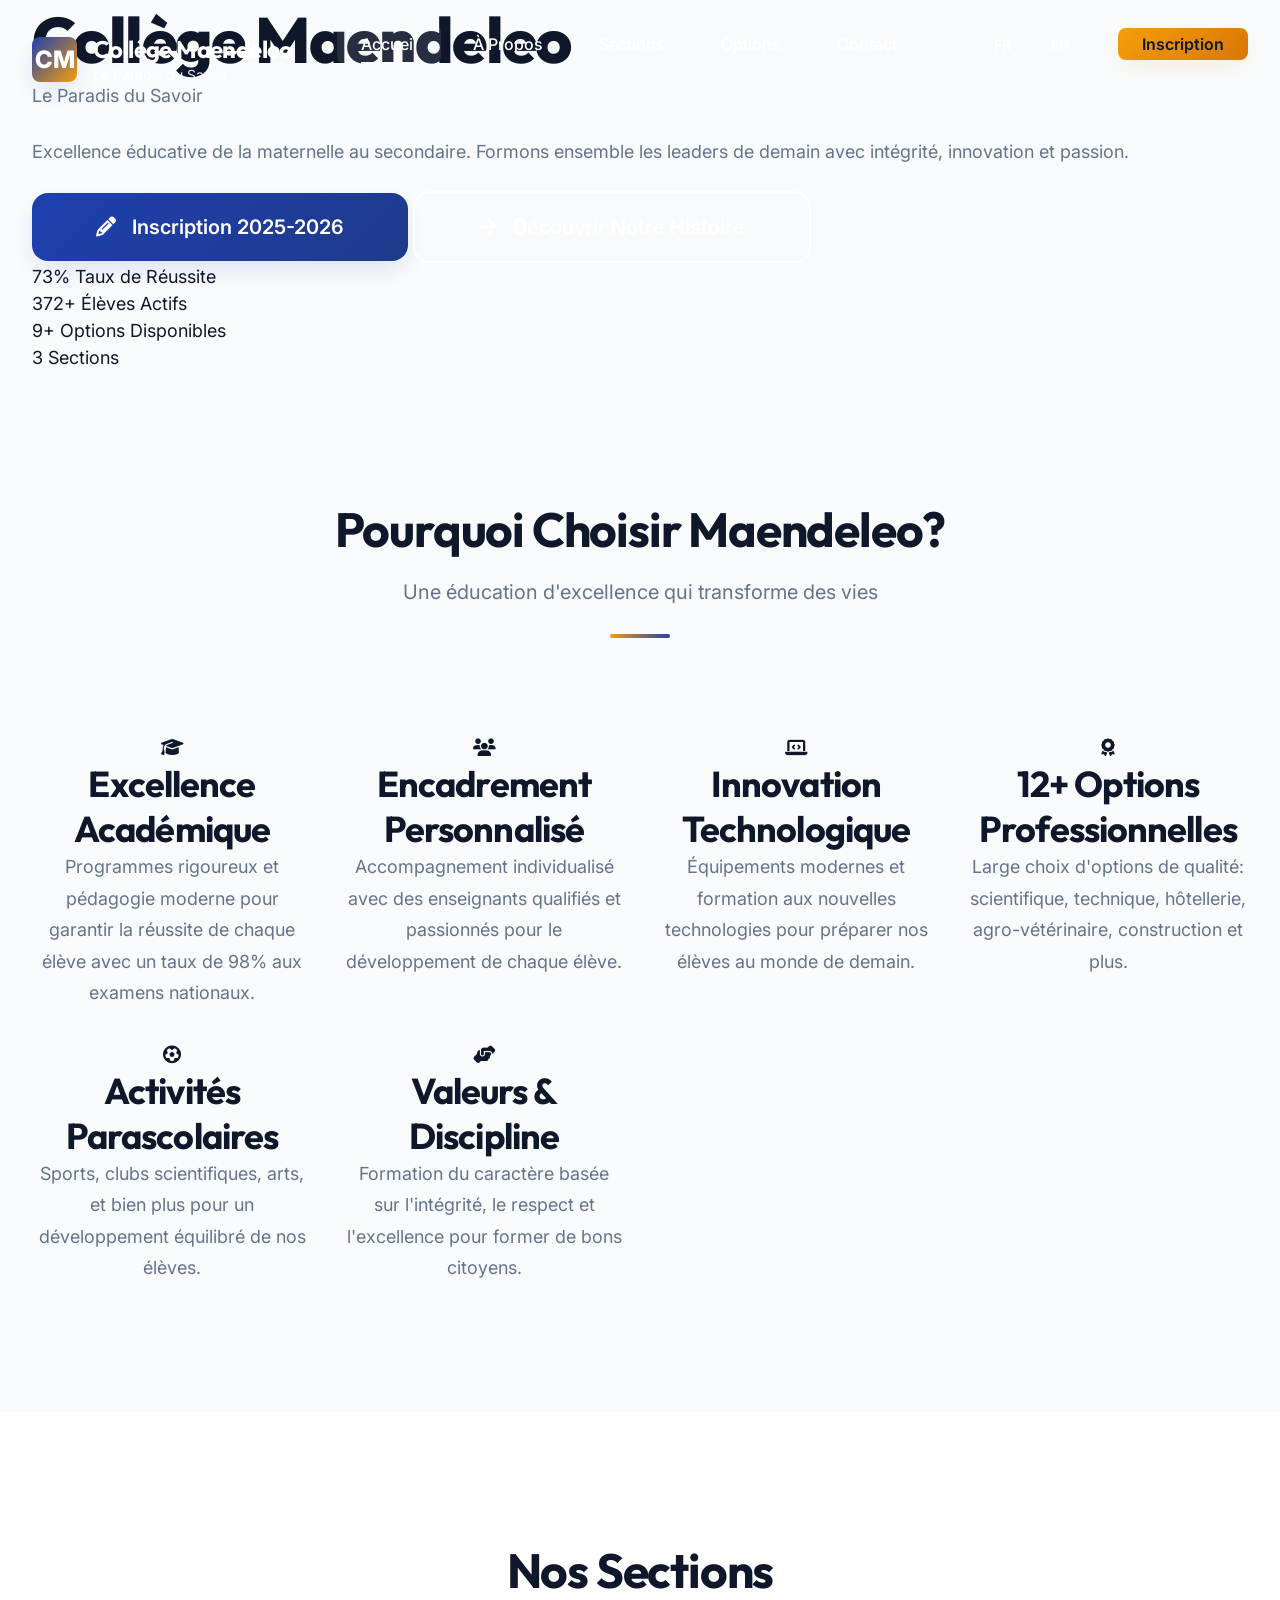
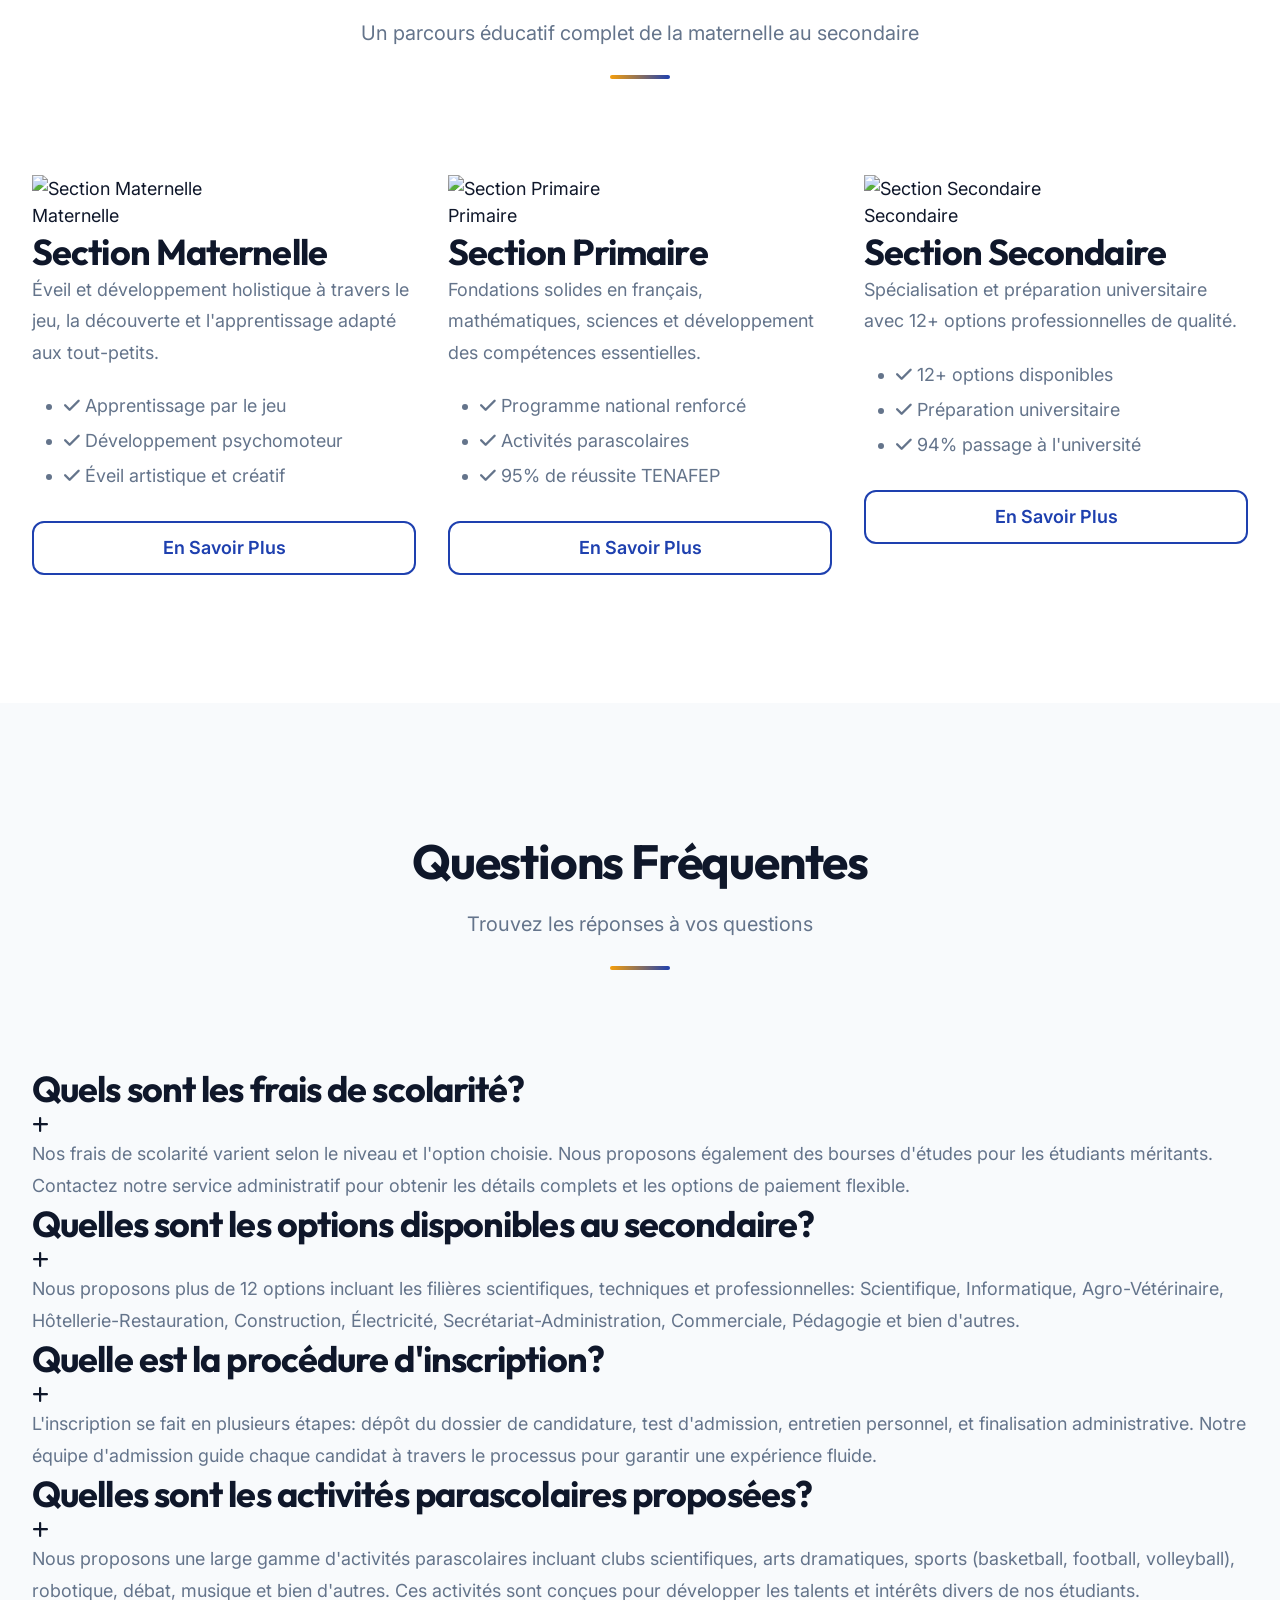
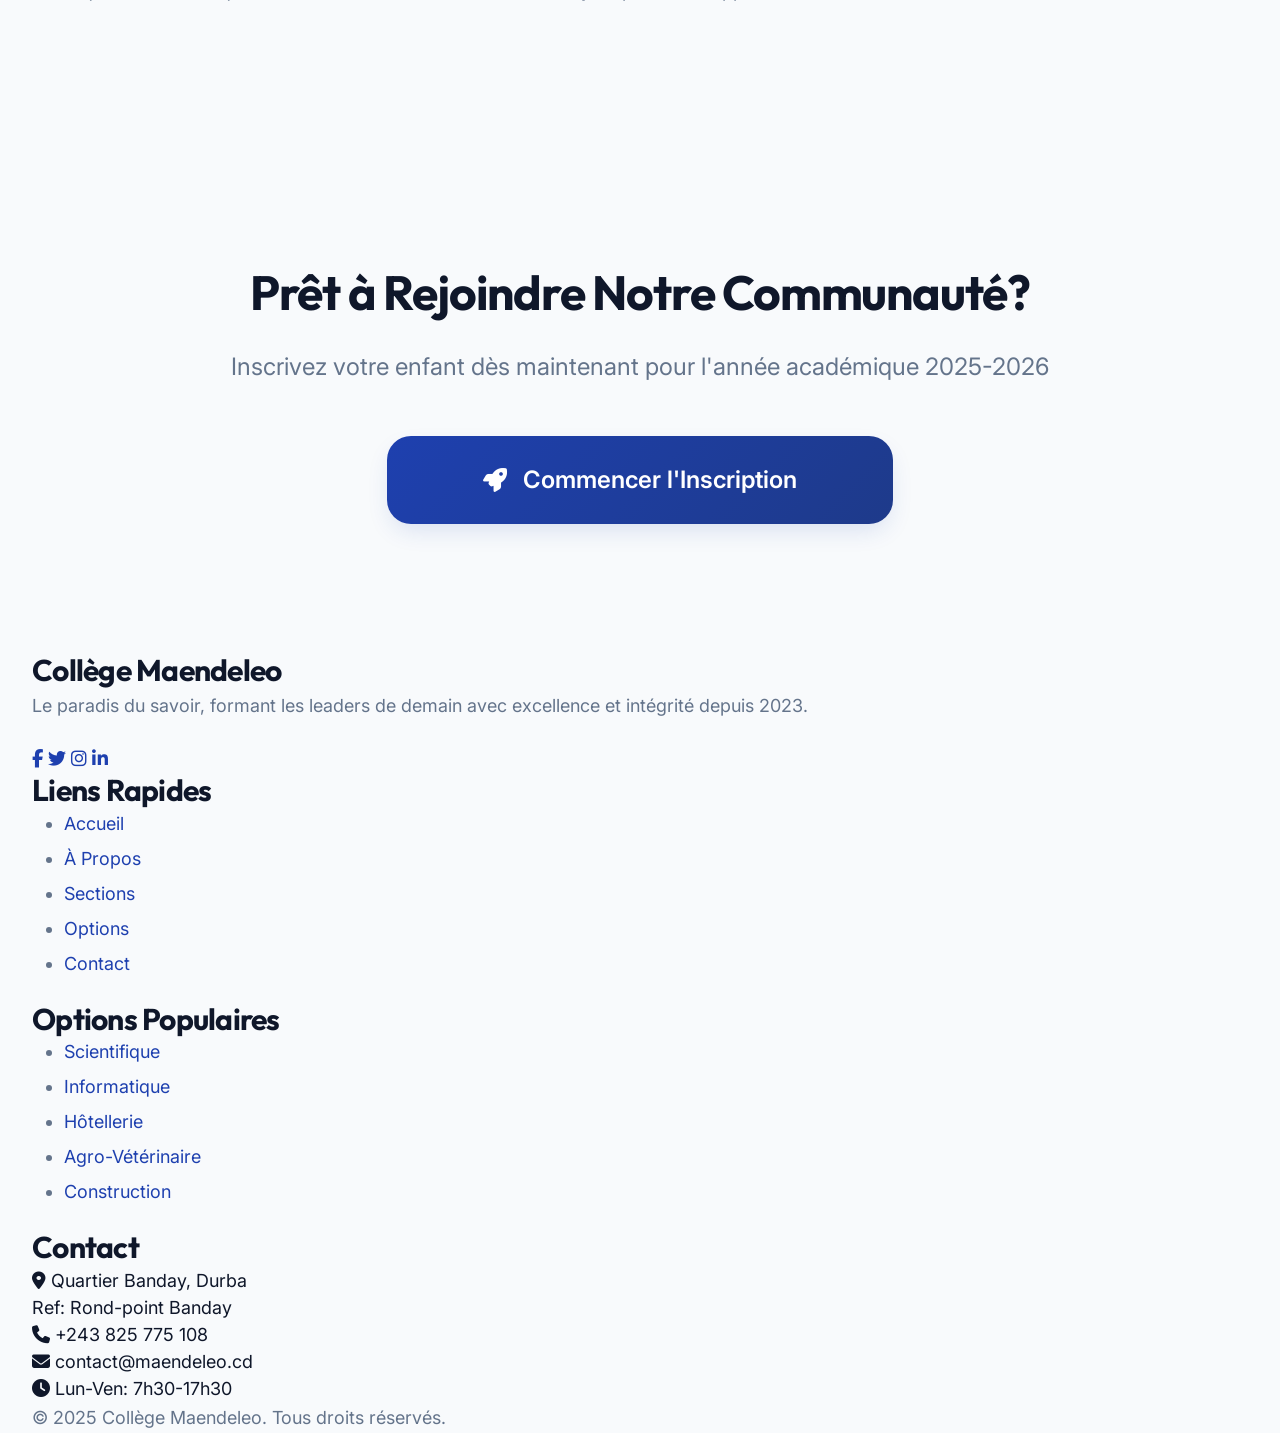
==== commit 26bb8d3e: "Update website" ====
--- a/index.html
+++ b/index.html
@@ -7,862 +7,439 @@
     <meta name="keywords" content="école, collège, maternelle, primaire, secondaire, Durba, éducation, RDC">
     <meta name="author" content="Collège Maendeleo">
     
+    <!-- Open Graph / Social Media -->
+    <meta property="og:type" content="website">
+    <meta property="og:url" content="https://collegemaendeleo.cd/">
+    <meta property="og:title" content="Collège Maendeleo | Le Paradis du Savoir">
+    <meta property="og:description" content="Excellence éducative de la maternelle au secondaire à Durba">
+    <meta property="og:image" content="images/og-image.jpg">
+    
     <title>Collège Maendeleo | Le Paradis du Savoir</title>
     
     <!-- Favicon -->
-    <link rel="icon" href="images/logo.png" type="image/png">
+    <link rel="icon" href="images/1.jpg" type="image/png">
+    <link rel="apple-touch-icon" href="images/apple-touch-icon.png">
     
     <!-- Fonts -->
     <link rel="preconnect" href="https://fonts.googleapis.com">
     <link rel="preconnect" href="https://fonts.gstatic.com" crossorigin>
-    <link href="https://fonts.googleapis.com/css2?family=Montserrat:wght@300;400;500;600;700;800&family=Poppins:wght@300;400;500;600;700&display=swap" rel="stylesheet">
-    
-    <!-- Font Awesome -->
+    <link href="https://fonts.googleapis.com/css2?family=Inter:wght@300;400;500;600;700&family=Outfit:wght@400;500;600;700;800&display=swap" rel="stylesheet">
+    
+    <!-- Font Awesome Icons -->
     <link rel="stylesheet" href="https://cdnjs.cloudflare.com/ajax/libs/font-awesome/6.4.0/css/all.min.css">
     
-    <!-- Stylesheets -->
-    <link rel="stylesheet" href="css/style.css">
-    <link rel="stylesheet" href="css/header-footer.css">
-    
-    <style>
-        /* Hero Section */
-        .hero {
-            position: relative;
-            min-height: 100vh;
-            display: flex;
-            align-items: center;
-            background: linear-gradient(135deg, rgba(26, 95, 180, 0.95), rgba(44, 62, 80, 0.9)),
-                        url('https://images.unsplash.com/photo-1523050854058-8df90110c9f1?ixlib=rb-4.0.3&auto=format&fit=crop&w=1920&q=80') center/cover;
-            color: white;
-            overflow: hidden;
-        }
-
-        .hero::before {
-            content: '';
-            position: absolute;
-            top: 0;
-            left: 0;
-            right: 0;
-            bottom: 0;
-            background: radial-gradient(circle at 30% 50%, rgba(97, 175, 239, 0.1) 0%, transparent 50%);
-        }
-
-        .hero-content {
-            position: relative;
-            z-index: 2;
-            text-align: center;
-            max-width: 900px;
-            margin: 0 auto;
-            padding: 100px 20px 60px;
-        }
-
-        .hero h1 {
-            font-size: clamp(2.5rem, 6vw, 4.5rem);
-            margin-bottom: 20px;
-            color: white;
-            text-shadow: 0 2px 10px rgba(0, 0, 0, 0.3);
-            animation: fadeInUp 1s ease;
-        }
-
-        .hero .tagline {
-            font-size: clamp(1.2rem, 3vw, 1.8rem);
-            margin-bottom: 15px;
-            opacity: 0.95;
-            animation: fadeInUp 1.2s ease;
-        }
-
-        .typing-text {
-            display: inline-block;
-            border-right: 3px solid var(--color-secondary);
-            padding-right: 5px;
-            animation: blink 0.7s infinite;
-        }
-
-        @keyframes blink {
-            0%, 100% { border-color: transparent; }
-            50% { border-color: var(--color-secondary); }
-        }
-
-        .hero p {
-            font-size: clamp(1rem, 2vw, 1.2rem);
-            margin-bottom: 40px;
-            opacity: 0.9;
-            line-height: 1.8;
-            animation: fadeInUp 1.4s ease;
-            color: rgba(255, 255, 255, 0.95);
-        }
-
-        .hero-buttons {
-            display: flex;
-            gap: 20px;
-            justify-content: center;
-            flex-wrap: wrap;
-            animation: fadeInUp 1.6s ease;
-        }
-
-        .hero-stats {
-            display: grid;
-            grid-template-columns: repeat(auto-fit, minmax(150px, 1fr));
-            gap: 30px;
-            margin-top: 80px;
-            animation: fadeInUp 1.8s ease;
-        }
-
-        .hero-stat {
-            text-align: center;
-        }
-
-        .hero-stat h3 {
-            font-size: clamp(2rem, 4vw, 3rem);
-            color: var(--color-secondary);
-            margin-bottom: 5px;
-            font-weight: 700;
-        }
-
-        .hero-stat p {
-            font-size: 0.95rem;
-            opacity: 0.9;
-            margin: 0;
-        }
-
-        /* Features Section */
-        .features-grid {
-            display: grid;
-            grid-template-columns: repeat(auto-fit, minmax(280px, 1fr));
-            gap: 30px;
-            margin-top: 50px;
-        }
-
-        .feature-card {
-            background: white;
-            padding: 40px 30px;
-            border-radius: var(--border-radius);
-            text-align: center;
-            transition: var(--transition);
-            box-shadow: var(--box-shadow);
-            position: relative;
-            overflow: hidden;
-        }
-
-        .feature-card::before {
-            content: '';
-            position: absolute;
-            top: 0;
-            left: 0;
-            right: 0;
-            height: 4px;
-            background: linear-gradient(90deg, var(--color-primary), var(--color-accent));
-            transform: scaleX(0);
-            transition: var(--transition);
-        }
-
-        .feature-card:hover::before {
-            transform: scaleX(1);
-        }
-
-        .feature-card:hover {
-            transform: translateY(-10px);
-            box-shadow: var(--box-shadow-lg);
-        }
-
-        .feature-icon {
-            width: 80px;
-            height: 80px;
-            margin: 0 auto 25px;
-            background: linear-gradient(135deg, var(--color-primary), var(--color-accent));
-            border-radius: 20px;
-            display: flex;
-            align-items: center;
-            justify-content: center;
-            font-size: 2rem;
-            color: white;
-            transition: var(--transition);
-        }
-
-        .feature-card:hover .feature-icon {
-            transform: scale(1.1) rotate(5deg);
-        }
-
-        .feature-card h3 {
-            font-size: 1.5rem;
-            margin-bottom: 15px;
-            color: var(--color-dark);
-        }
-
-        .feature-card p {
-            color: var(--color-text-light);
-            line-height: 1.8;
-        }
-
-        /* Sections Overview */
-        .sections-overview {
-            display: grid;
-            grid-template-columns: repeat(auto-fit, minmax(300px, 1fr));
-            gap: 40px;
-            margin-top: 50px;
-        }
-
-        .section-card {
-            background: white;
-            border-radius: var(--border-radius-lg);
-            overflow: hidden;
-            box-shadow: var(--box-shadow);
-            transition: var(--transition);
-        }
-
-        .section-card:hover {
-            transform: translateY(-10px);
-            box-shadow: var(--box-shadow-lg);
-        }
-
-        .section-image {
-            height: 250px;
-            overflow: hidden;
-            position: relative;
-        }
-
-        .section-image img {
-            width: 100%;
-            height: 100%;
-            object-fit: cover;
-            transition: transform 0.5s ease;
-        }
-
-        .section-card:hover .section-image img {
-            transform: scale(1.1);
-        }
-
-        .section-badge {
-            position: absolute;
-            top: 20px;
-            right: 20px;
-            padding: 8px 20px;
-            border-radius: 25px;
-            font-weight: 600;
-            font-size: 0.85rem;
-            text-transform: uppercase;
-            letter-spacing: 0.5px;
-        }
-
-        .section-content {
-            padding: 35px;
-        }
-
-        .section-content h3 {
-            font-size: 1.8rem;
-            margin-bottom: 15px;
-        }
-
-        .section-content p {
-            margin-bottom: 20px;
-            line-height: 1.8;
-        }
-
-        .section-features {
-            list-style: none;
-            margin-bottom: 25px;
-        }
-
-        .section-features li {
-            padding: 8px 0;
-            display: flex;
-            align-items: center;
-            gap: 12px;
-            color: var(--color-text-light);
-        }
-
-        .section-features i {
-            color: var(--color-success);
-            font-size: 1.1rem;
-        }
-
-        /* Testimonials */
-        .testimonials-section {
-            background: linear-gradient(135deg, var(--color-primary), var(--color-dark));
-            color: white;
-            position: relative;
-            overflow: hidden;
-        }
-
-        .testimonials-section::before {
-            content: '';
-            position: absolute;
-            top: 0;
-            left: 0;
-            right: 0;
-            bottom: 0;
-            background: url('data:image/svg+xml,<svg xmlns="http://www.w3.org/2000/svg" viewBox="0 0 1440 320"><path fill="rgba(255,255,255,0.05)" d="M0,96L48,112C96,128,192,160,288,160C384,160,480,128,576,122.7C672,117,768,139,864,154.7C960,171,1056,181,1152,165.3C1248,149,1344,107,1392,85.3L1440,64L1440,320L1392,320C1344,320,1248,320,1152,320C1056,320,960,320,864,320C768,320,672,320,576,320C480,320,384,320,288,320C192,320,96,320,48,320L0,320Z"></path></svg>') bottom/contain no-repeat;
-            opacity: 0.3;
-        }
-
-        .testimonials-container {
-            position: relative;
-            z-index: 2;
-        }
-
-        .testimonials-track {
-            display: flex;
-            transition: transform 0.5s cubic-bezier(0.4, 0, 0.2, 1);
-        }
-
-        .testimonial {
-            min-width: 100%;
-            flex-shrink: 0;
-        }
-
-        .testimonial-card {
-            max-width: 800px;
-            margin: 0 auto;
-            text-align: center;
-            padding: 40px;
-        }
-
-        .testimonial-text {
-            font-size: 1.4rem;
-            line-height: 1.9;
-            margin-bottom: 30px;
-            font-style: italic;
-            color: rgba(255, 255, 255, 0.95);
-        }
-
-        .testimonial-author {
-            display: flex;
-            align-items: center;
-            justify-content: center;
-            gap: 20px;
-        }
-
-        .testimonial-author img {
-            width: 70px;
-            height: 70px;
-            border-radius: 50%;
-            border: 3px solid rgba(255, 255, 255, 0.3);
-        }
-
-        .testimonial-author h4 {
-            color: white;
-            margin: 0;
-            font-size: 1.2rem;
-        }
-
-        .testimonial-author p {
-            color: rgba(255, 255, 255, 0.8);
-            margin: 5px 0 0;
-            font-size: 0.95rem;
-        }
-
-        .testimonials-nav {
-            display: flex;
-            justify-content: center;
-            gap: 15px;
-            margin-top: 40px;
-        }
-
-        .testimonial-btn {
-            width: 50px;
-            height: 50px;
-            border-radius: 50%;
-            background: rgba(255, 255, 255, 0.2);
-            border: none;
-            color: white;
-            font-size: 1.2rem;
-            cursor: pointer;
-            transition: var(--transition);
-        }
-
-        .testimonial-btn:hover {
-            background: rgba(255, 255, 255, 0.3);
-            transform: scale(1.1);
-        }
-
-        /* FAQ */
-        .faq-container {
-            max-width: 900px;
-            margin: 0 auto;
-        }
-
-        .faq-item {
-            background: white;
-            border-radius: var(--border-radius);
-            margin-bottom: 20px;
-            box-shadow: var(--box-shadow);
-            overflow: hidden;
-            transition: var(--transition);
-        }
-
-        .faq-question {
-            padding: 25px 30px;
-            cursor: pointer;
-            display: flex;
-            justify-content: space-between;
-            align-items: center;
-            user-select: none;
-        }
-
-        .faq-question h3 {
-            font-size: 1.2rem;
-            margin: 0;
-            color: var(--color-dark);
-        }
-
-        .faq-icon {
-            width: 30px;
-            height: 30px;
-            background: var(--color-light);
-            border-radius: 50%;
-            display: flex;
-            align-items: center;
-            justify-content: center;
-            transition: var(--transition);
-            flex-shrink: 0;
-        }
-
-        .faq-icon i {
-            transition: var(--transition);
-        }
-
-        .faq-item.active .faq-icon {
-            background: var(--color-primary);
-            color: white;
-        }
-
-        .faq-item.active .faq-icon i {
-            transform: rotate(45deg);
-        }
-
-        .faq-answer {
-            max-height: 0;
-            overflow: hidden;
-            transition: max-height 0.3s ease;
-        }
-
-        .faq-item.active .faq-answer {
-            max-height: 300px;
-        }
-
-        .faq-answer p {
-            padding: 0 30px 25px;
-            line-height: 1.8;
-            color: var(--color-text-light);
-        }
-
-        /* CTA Section */
-        .cta-section {
-            background: linear-gradient(135deg, var(--color-secondary), var(--color-secondary-dark));
-            color: white;
-            text-align: center;
-            padding: 80px 0;
-            position: relative;
-            overflow: hidden;
-        }
-
-        .cta-section::before {
-            content: '';
-            position: absolute;
-            top: -50%;
-            right: -10%;
-            width: 500px;
-            height: 500px;
-            background: rgba(255, 255, 255, 0.1);
-            border-radius: 50%;
-        }
-
-        .cta-section::after {
-            content: '';
-            position: absolute;
-            bottom: -50%;
-            left: -10%;
-            width: 500px;
-            height: 500px;
-            background: rgba(255, 255, 255, 0.1);
-            border-radius: 50%;
-        }
-
-        .cta-content {
-            position: relative;
-            z-index: 2;
-        }
-
-        .cta-content h2 {
-            color: white;
-            font-size: clamp(2rem, 4vw, 3rem);
-            margin-bottom: 20px;
-        }
-
-        .cta-content p {
-            font-size: 1.2rem;
-            margin-bottom: 35px;
-            opacity: 0.95;
-            color: white;
-        }
-
-        @media (max-width: 768px) {
-            .hero-buttons {
-                flex-direction: column;
-                align-items: center;
-            }
-
-            .hero-buttons .btn {
-                width: 100%;
-                max-width: 300px;
-            }
-        }
-    </style>
+    <!-- Swiper CSS for Sliders -->
+    <link rel="stylesheet" href="https://cdn.jsdelivr.net/npm/swiper@11/swiper-bundle.min.css">
+    
+    <!-- Main Stylesheet - Imports all CSS -->
+    <link rel="stylesheet" href="css/main.css">
 </head>
 <body>
+    <!-- Skip to main content (Accessibility) -->
+    <a href="#main-content" class="skip-to-content sr-only-focusable">Aller au contenu principal</a>
+
     <!-- Navigation -->
-     
-    <nav class="nav">
+    <nav class="navbar">
         <div class="container">
-            <div class="nav-container">
-                <div class="logo">
-                    <div class="logo-icon">CM</div>
-                    <div class="logo-text">
-                        <h4>Collège Maendeleo</h4>
-                        <span>Le Paradis du Savoir</span>
-                    </div>
-                </div>
-                
-                <ul class="nav-menu">
-                    <li><a href="index.html" class="active">Accueil</a></li>
-                    <li><a href="about.html">À Propos</a></li>
-                    <li><a href="sections.html">Sections</a></li>
-                    <li><a href="options.html">Options</a></li>
-                    <li><a href="contact.html">Contact</a></li>
-                    <li class="nav-cta">
-                        <a href="contact.html" class="btn btn-secondary btn-sm">Inscription</a>
+            <div class="navbar__container">
+                <!-- Logo -->
+                <a href="index.html" class="navbar__logo">
+                    <div class="navbar__logo-icon">CM</div>
+                    <div class="navbar__logo-text">
+                        <h4 class="navbar__logo-title">Collège Maendeleo</h4>
+                        <span class="navbar__logo-tagline">Le Paradis du Savoir</span>
+                    </div>
+                </a>
+                
+                <!-- Main Menu -->
+                <ul class="navbar__menu">
+                    <li class="navbar__menu-item">
+                        <a href="index.html" class="navbar__menu-link navbar__menu-link--active">Accueil</a>
+                    </li>
+                    <li class="navbar__menu-item">
+                        <a href="about.html" class="navbar__menu-link">À Propos</a>
+                    </li>
+                    <li class="navbar__menu-item">
+                        <a href="sections.html" class="navbar__menu-link">Sections</a>
+                    </li>
+                    <li class="navbar__menu-item">
+                        <a href="options.html" class="navbar__menu-link">Options</a>
+                    </li>
+                    <li class="navbar__menu-item">
+                        <a href="contact.html" class="navbar__menu-link">Contact</a>
+                    </li>
+                    
+                    <!-- Language Switcher -->
+                    <li class="navbar__menu-item navbar__lang-switcher">
+                        <a href="/fr/" class="navbar__lang-btn navbar__lang-btn--active">FR</a>
+                        <a href="/en/" class="navbar__lang-btn">EN</a>
+                    </li>
+                    
+                    <!-- CTA Button -->
+                    <li class="navbar__menu-item navbar__cta">
+                        <a href="contact.html" class="btn btn--secondary btn--sm">
+                            Inscription
+                        </a>
                     </li>
                 </ul>
                 
-                <div class="mobile-toggle" id="mobileToggle">
-                    <span></span>
-                    <span></span>
-                    <span></span>
-                </div>
+                <!-- Mobile Toggle -->
+                <button class="navbar__toggle" id="navbarToggle" aria-label="Toggle menu">
+                    <span class="navbar__toggle-bar"></span>
+                    <span class="navbar__toggle-bar"></span>
+                    <span class="navbar__toggle-bar"></span>
+                </button>
             </div>
         </div>
+        
+        <!-- Mobile Menu Overlay -->
+        <div class="navbar__overlay"></div>
     </nav>
 
-    <!-- Hero Section -->
-
-
-    <section class="hero" id="accueil">
-        <div class="container">
-            <div class="hero-content">
-                <h1>Collège Maendeleo</h1>
-                <p class="tagline">
-                    <span id="typed-text" class="typing-text" data-text="Le Paradis du Savoir"></span>
-                </p>
-                <p>Excellence éducative de la maternelle au secondaire. Formons ensemble les leaders de demain avec intégrité, innovation et passion.</p>
-                
-                <div class="hero-buttons">
-                    <a href="contact.html" class="btn btn-primary">Inscription 2025-2026</a>
-                    <a href="about.html" class="btn btn-white">Découvrir Notre Histoire</a>
-                </div>
-
-                <div class="hero-stats">
-                    <div class="hero-stat">
-                        <h3>98%</h3>
-                        <p>Taux de Réussite</p>
-                    </div>
-                    <div class="hero-stat">
-                        <h3>500+</h3>
-                        <p>Élèves Actifs</p>
-                    </div>
-                    <div class="hero-stat">
-                        <h3>12+</h3>
-                        <p>Options Disponibles</p>
-                    </div>
-                    <div class="hero-stat">
-                        <h3>3</h3>
-                        <p>Sections</p>
-                    </div>
-                </div>
-            </div>
-        </div>
-    </section>
-
-    <!-- Features Section -->
-    <section class="section" id="pourquoi">
-        <div class="container">
-            <div class="section-title">
-                <h2>Pourquoi Choisir Maendeleo?</h2>
-                <p>Une éducation d'excellence qui transforme des vies</p>
-            </div>
-
-            <div class="features-grid">
-                <div class="feature-card">
-                    <div class="feature-icon">
-                        <i class="fas fa-graduation-cap"></i>
-                    </div>
-                    <h3>Excellence Académique</h3>
-                    <p>Programmes rigoureux et pédagogie moderne pour garantir la réussite de chaque élève avec un taux de 98% aux examens nationaux.</p>
-                </div>
-
-                <div class="feature-card">
-                    <div class="feature-icon">
-                        <i class="fas fa-users"></i>
-                    </div>
-                    <h3>Encadrement Personnalisé</h3>
-                    <p>Accompagnement individualisé avec des enseignants qualifiés et passionnés pour le développement de chaque élève.</p>
-                </div>
-
-                <div class="feature-card">
-                    <div class="feature-icon">
-                        <i class="fas fa-laptop-code"></i>
-                    </div>
-                    <h3>Innovation Technologique</h3>
-                    <p>Équipements modernes et formation aux nouvelles technologies pour préparer nos élèves au monde de demain.</p>
-                </div>
-
-                <div class="feature-card">
-                    <div class="feature-icon">
-                        <i class="fas fa-award"></i>
-                    </div>
-                    <h3>12+ Options Professionnelles</h3>
-                    <p>Large choix d'options de qualité: scientifique, technique, hôtellerie, agro-vétérinaire, construction et plus.</p>
-                </div>
-
-                <div class="feature-card">
-                    <div class="feature-icon">
-                        <i class="fas fa-futbol"></i>
-                    </div>
-                    <h3>Activités Parascolaires</h3>
-                    <p>Sports, clubs scientifiques, arts, et bien plus pour un développement équilibré de nos élèves.</p>
-                </div>
-
-                <div class="feature-card">
-                    <div class="feature-icon">
-                        <i class="fas fa-hands-helping"></i>
-                    </div>
-                    <h3>Valeurs & Discipline</h3>
-                    <p>Formation du caractère basée sur l'intégrité, le respect et l'excellence pour former de bons citoyens.</p>
-                </div>
-            </div>
-        </div>
-    </section>
-
-    <!-- Sections Overview -->
-
-
-    <section class="section section-alt" id="sections">
-        <div class="container">
-            <div class="section-title">
-                <h2>Nos Sections</h2>
-                <p>Un parcours éducatif complet de la maternelle au secondaire</p>
-            </div>
-
-            <div class="sections-overview">
-                <div class="section-card">
-                    <div class="section-image">
-                        <img src="https://images.unsplash.com/photo-1587654780291-39c9404d746b?auto=format&fit=crop&w=800&q=80" alt="Maternelle">
-                        <span class="section-badge badge-maternelle">Maternelle</span>
-                    </div>
-                    <div class="section-content">
-                        <h3>Section Maternelle</h3>
-                        <p>Éveil et développement holistique à travers le jeu, la découverte et l'apprentissage adapté aux tout-petits.</p>
-                        <ul class="section-features">
-                            <li><i class="fas fa-check-circle"></i> Apprentissage par le jeu</li>
-                            <li><i class="fas fa-check-circle"></i> Développement psychomoteur</li>
-                            <li><i class="fas fa-check-circle"></i> Éveil artistique et créatif</li>
-                        </ul>
-                        <a href="sections.html#maternelle" class="btn btn-outline">En Savoir Plus</a>
-                    </div>
-                </div>
-
-                <div class="section-card">
-                    <div class="section-image">
-                        <img src="https://images.unsplash.com/photo-1503676260728-1c00da094a0b?auto=format&fit=crop&w=800&q=80" alt="Primaire">
-                        <span class="section-badge badge-primaire">Primaire</span>
-                    </div>
-                    <div class="section-content">
-                        <h3>Section Primaire</h3>
-                        <p>Fondations solides en français, mathématiques, sciences et développement des compétences essentielles.</p>
-                        <ul class="section-features">
-                            <li><i class="fas fa-check-circle"></i> Programme national renforcé</li>
-                            <li><i class="fas fa-check-circle"></i> Activités parascolaires</li>
-                            <li><i class="fas fa-check-circle"></i> 95% de réussite TENAFEP</li>
-                        </ul>
-                        <a href="sections.html#primaire" class="btn btn-outline">En Savoir Plus</a>
-                    </div>
-                </div>
-
-                <div class="section-card">
-                    <div class="section-image">
-                        <img src="https://images.unsplash.com/photo-1427504494785-3a9ca7044f45?auto=format&fit=crop&w=800&q=80" alt="Secondaire">
-                        <span class="section-badge badge-secondaire">Secondaire</span>
-                    </div>
-                    <div class="section-content">
-                        <h3>Section Secondaire</h3>
-                        <p>Spécialisation et préparation universitaire avec 12+ options professionnelles de qualité.</p>
-                        <ul class="section-features">
-                            <li><i class="fas fa-check-circle"></i> 12+ options disponibles</li>
-                            <li><i class="fas fa-check-circle"></i> Préparation universitaire</li>
-                            <li><i class="fas fa-check-circle"></i> 94% passage à l'université</li>
-                        </ul>
-                        <a href="sections.html#secondaire" class="btn btn-outline">En Savoir Plus</a>
-                    </div>
-                </div>
-            </div>
-        </div>
-    </section>
-
-    <!-- Testimonials -->
-    <section class="section testimonials-section" id="temoignages">
-        <div class="container testimonials-container">
-            <div class="section-title">
-                <h2 style="color: white;">Ce Qu'on Dit de Nous</h2>
-                <p style="color: rgba(255,255,255,0.9);">Témoignages de notre communauté</p>
-            </div>
-
-            <div class="testimonials-track" id="testimonialsTrack">
-                <div class="testimonial">
-                    <div class="testimonial-card">
-                        <p class="testimonial-text">"Maendeleo a transformé l'avenir de notre fils. L'encadrement personnalisé et la qualité de l'enseignement sont exceptionnels. Nous sommes très fiers de voir ses progrès remarquables."</p>
-                        <div class="testimonial-author">
-                            <img src="https://randomuser.me/api/portraits/women/65.jpg" alt="Parent">
-                            <div>
-                                <h4>Mme. Kasongo Marie</h4>
-                                <p>Parent d'Élève</p>
-                            </div>
-                        </div>
-                    </div>
-                </div>
-
-                <div class="testimonial">
-                    <div class="testimonial-card">
-                        <p class="testimonial-text">"Grâce à l'option Informatique de Maendeleo, j'ai développé des compétences qui m'ont permis d'intégrer une grande université. Les professeurs sont passionnés et toujours disponibles."</p>
-                        <div class="testimonial-author">
-                            <img src="https://randomuser.me/api/portraits/men/32.jpg" alt="Ancien Élève">
-                            <div>
-                                <h4>Jean-Paul Mukendi</h4>
-                                <p>Ancien Élève, Promo 2024</p>
-                            </div>
-                        </div>
-                    </div>
-                </div>
-
-                <div class="testimonial">
-                    <div class="testimonial-card">
-                        <p class="testimonial-text">"Notre pédagogie se veut un mélange équitable entre une théorie robuste et une pratique accrue. Former des leaders de demain est notre mission quotidienne."</p>
-                        <div class="testimonial-author">
-                            <img src="https://randomuser.me/api/portraits/men/85.jpg" alt="Professeur">
-                            <div>
-                                <h4>Prof. Aleph Musafiri</h4>
-                                <p>Professeur d'Informatique</p>
-                            </div>
-                        </div>
-                    </div>
-                </div>
-            </div>
-
-            <div class="testimonials-nav">
-                <button class="testimonial-btn" id="prevTestimonial">
-                    <i class="fas fa-chevron-left"></i>
-                </button>
-                <button class="testimonial-btn" id="nextTestimonial">
-                    <i class="fas fa-chevron-right"></i>
-                </button>
-            </div>
-        </div>
-    </section>
-
-
-
-
-    <!-- FAQ Section -->
-
-
-    <section class="section" id="faq">
-        <div class="container">
-            <div class="section-title">
-                <h2>Questions Fréquentes</h2>
-                <p>Trouvez les réponses à vos questions</p>
+    <!-- Main Content -->
+    <main id="main-content">
+        <!-- Hero Section -->
+        <section class="hero">
+            <div class="container">
+                <div class="hero__content">
+                    <h1 class="hero__title">Collège Maendeleo</h1>
+                    <p class="hero__subtitle">
+                        <span class="hero__typing" data-text="Le Paradis du Savoir"></span>
+                    </p>
+                    <p class="hero__description">
+                        Excellence éducative de la maternelle au secondaire. Formons ensemble les leaders de demain avec intégrité, innovation et passion.
+                    </p>
+                    
+                    <div class="hero__actions">
+                        <a href="contact.html" class="btn btn--primary btn--lg">
+                            <i class="fas fa-pencil-alt btn__icon--left"></i>
+                            Inscription 2025-2026
+                        </a>
+                        <a href="about.html" class="btn btn--outline-white btn--lg">
+                            <i class="fas fa-arrow-right btn__icon--left"></i>
+                            Découvrir Notre Histoire
+                        </a>
+                    </div>
+
+                    <div class="hero__stats">
+                        <div class="hero__stat">
+                            <span class="hero__stat-value">98%</span>
+                            <span class="hero__stat-label">Taux de Réussite</span>
+                        </div>
+                        <div class="hero__stat">
+                            <span class="hero__stat-value">500+</span>
+                            <span class="hero__stat-label">Élèves Actifs</span>
+                        </div>
+                        <div class="hero__stat">
+                            <span class="hero__stat-value">12+</span>
+                            <span class="hero__stat-label">Options Disponibles</span>
+                        </div>
+                        <div class="hero__stat">
+                            <span class="hero__stat-value">3</span>
+                            <span class="hero__stat-label">Sections</span>
+                        </div>
+                    </div>
+                </div>
             </div>
             
-            <div class="faq-container">
-                <div class="faq-item">
-                    <div class="faq-question">
-                        <h3>Quels sont les frais de scolarité?</h3>
-                        <span class="faq-icon"><i class="fas fa-plus"></i></span>
-                    </div>
-                    <div class="faq-answer">
-                        <p>Nos frais de scolarité varient selon le niveau et l'option choisie. Nous proposons également des bourses d'études pour les étudiants méritants. Contactez notre service administratif pour obtenir les détails complets et les options de paiement flexible.</p>
-                    </div>
-                </div>
-
-                <div class="faq-item">
-                    <div class="faq-question">
-                        <h3>Quelles sont les options disponibles au secondaire?</h3>
-                        <span class="faq-icon"><i class="fas fa-plus"></i></span>
-                    </div>
-                    <div class="faq-answer">
-                        <p>Nous proposons plus de 12 options incluant les filières scientifiques, techniques et professionnelles: Scientifique, Informatique, Agro-Vétérinaire, Hôtellerie-Restauration, Construction, Électricité, Secrétariat-Administration, Commerciale, Pédagogie et bien d'autres.</p>
-                    </div>
-                </div>
-                
-                <div class="faq-item">
-                    <div class="faq-question">
-                        <h3>Quelle est la procédure d'inscription?</h3>
-                        <span class="faq-icon"><i class="fas fa-plus"></i></span>
-                    </div>
-                    <div class="faq-answer">
-                        <p>L'inscription se fait en plusieurs étapes: dépôt du dossier de candidature, test d'admission, entretien personnel, et finalisation administrative. Notre équipe d'admission guide chaque candidat à travers le processus pour garantir une expérience fluide.</p>
-                    </div>
-                </div>
-                
-                <div class="faq-item">
-                    <div class="faq-question">
-                        <h3>Quelles sont les activités parascolaires proposées?</h3>
-                        <span class="faq-icon"><i class="fas fa-plus"></i></span>
-                    </div>
-                    <div class="faq-answer">
-                        <p>Nous proposons une large gamme d'activités parascolaires incluant clubs scientifiques, arts dramatiques, sports (basketball, football, volleyball), robotique, débat, musique et bien d'autres. Ces activités sont conçues pour développer les talents et intérêts divers de nos étudiants.</p>
-                    </div>
-                </div>
-
-                <div class="faq-item">
-                    <div class="faq-question">
-                        <h3>Quelle est la taille moyenne des classes?</h3>
-                        <span class="faq-icon"><i class="fas fa-plus"></i></span>
-                    </div>
-                    <div class="faq-answer">
-                        <p>Nous maintenons des classes de taille réduite avec un ratio enseignant-élève optimal pour garantir un encadrement personnalisé. En moyenne, nos classes comptent 25 à 30 élèves, permettant une attention individuelle à chaque apprenant.</p>
-                    </div>
-                </div>
-            </div>
-        </div>
-    </section>
-
-    <!-- CTA Section -->
-    <section class="cta-section">
-        <div class="container">
-            <div class="cta-content">
-                <h2>Prêt à Rejoindre Notre Communauté?</h2>
-                <p>Inscrivez votre enfant dès maintenant pour l'année académique 2025-2026</p>
-                <a href="contact.html" class="btn btn-white btn-lg">Commencer l'Inscription</a>
-            </div>
-        </div>
-    </section>
+            <!-- Scroll Indicator -->
+            <div class="hero__scroll-indicator">
+                <div class="hero__scroll-icon">
+                    <div class="hero__scroll-dot"></div>
+                </div>
+            </div>
+        </section>
+
+        <!-- Features Section -->
+        <section class="section">
+            <div class="container">
+                <div class="section-title">
+                    <h2 class="section-title__heading">Pourquoi Choisir Maendeleo?</h2>
+                    <p class="section-title__description">Une éducation d'excellence qui transforme des vies</p>
+                    <div class="section-title__divider"></div>
+                </div>
+
+                <div class="grid grid--auto-md">
+                    <!-- Feature Card 1 -->
+                    <div class="card">
+                        <div class="card__body text-center">
+                            <div class="card__icon">
+                                <i class="fas fa-graduation-cap"></i>
+                            </div>
+                            <h3 class="card__title">Excellence Académique</h3>
+                            <p class="card__text">
+                                Programmes rigoureux et pédagogie moderne pour garantir la réussite de chaque élève avec un taux de 98% aux examens nationaux.
+                            </p>
+                        </div>
+                    </div>
+
+                    <!-- Feature Card 2 -->
+                    <div class="card">
+                        <div class="card__body text-center">
+                            <div class="card__icon">
+                                <i class="fas fa-users"></i>
+                            </div>
+                            <h3 class="card__title">Encadrement Personnalisé</h3>
+                            <p class="card__text">
+                                Accompagnement individualisé avec des enseignants qualifiés et passionnés pour le développement de chaque élève.
+                            </p>
+                        </div>
+                    </div>
+
+                    <!-- Feature Card 3 -->
+                    <div class="card">
+                        <div class="card__body text-center">
+                            <div class="card__icon">
+                                <i class="fas fa-laptop-code"></i>
+                            </div>
+                            <h3 class="card__title">Innovation Technologique</h3>
+                            <p class="card__text">
+                                Équipements modernes et formation aux nouvelles technologies pour préparer nos élèves au monde de demain.
+                            </p>
+                        </div>
+                    </div>
+
+                    <!-- Feature Card 4 -->
+                    <div class="card">
+                        <div class="card__body text-center">
+                            <div class="card__icon">
+                                <i class="fas fa-award"></i>
+                            </div>
+                            <h3 class="card__title">12+ Options Professionnelles</h3>
+                            <p class="card__text">
+                                Large choix d'options de qualité: scientifique, technique, hôtellerie, agro-vétérinaire, construction et plus.
+                            </p>
+                        </div>
+                    </div>
+
+                    <!-- Feature Card 5 -->
+                    <div class="card">
+                        <div class="card__body text-center">
+                            <div class="card__icon">
+                                <i class="fas fa-futbol"></i>
+                            </div>
+                            <h3 class="card__title">Activités Parascolaires</h3>
+                            <p class="card__text">
+                                Sports, clubs scientifiques, arts, et bien plus pour un développement équilibré de nos élèves.
+                            </p>
+                        </div>
+                    </div>
+
+                    <!-- Feature Card 6 -->
+                    <div class="card">
+                        <div class="card__body text-center">
+                            <div class="card__icon">
+                                <i class="fas fa-hands-helping"></i>
+                            </div>
+                            <h3 class="card__title">Valeurs & Discipline</h3>
+                            <p class="card__text">
+                                Formation du caractère basée sur l'intégrité, le respect et l'excellence pour former de bons citoyens.
+                            </p>
+                        </div>
+                    </div>
+                </div>
+            </div>
+        </section>
+
+        <!-- Sections Overview -->
+        <section class="section section--surface">
+            <div class="container">
+                <div class="section-title">
+                    <h2 class="section-title__heading">Nos Sections</h2>
+                    <p class="section-title__description">Un parcours éducatif complet de la maternelle au secondaire</p>
+                    <div class="section-title__divider"></div>
+                </div>
+
+                <div class="grid grid--auto-lg">
+                    <!-- Maternelle -->
+                    <div class="section-card section-card--maternelle">
+                        <div class="card__image-wrapper">
+                            <img src="https://images.unsplash.com/photo-1587654780291-39c9404d746b?auto=format&fit=crop&w=800&q=80" 
+                                 alt="Section Maternelle" 
+                                 class="card__image"
+                                 loading="lazy">
+                            <span class="card__badge">Maternelle</span>
+                        </div>
+                        <div class="card__body">
+                            <h3 class="card__title">Section Maternelle</h3>
+                            <p class="card__text">
+                                Éveil et développement holistique à travers le jeu, la découverte et l'apprentissage adapté aux tout-petits.
+                            </p>
+                            <ul class="option-card__features mb-lg">
+                                <li class="option-card__feature">
+                                    <i class="fas fa-check option-card__feature-icon"></i>
+                                    <span>Apprentissage par le jeu</span>
+                                </li>
+                                <li class="option-card__feature">
+                                    <i class="fas fa-check option-card__feature-icon"></i>
+                                    <span>Développement psychomoteur</span>
+                                </li>
+                                <li class="option-card__feature">
+                                    <i class="fas fa-check option-card__feature-icon"></i>
+                                    <span>Éveil artistique et créatif</span>
+                                </li>
+                            </ul>
+                            <a href="sections.html#maternelle" class="btn btn--outline-primary btn--full">En Savoir Plus</a>
+                        </div>
+                    </div>
+
+                    <!-- Primaire -->
+                    <div class="section-card section-card--primaire">
+                        <div class="card__image-wrapper">
+                            <img src="https://images.unsplash.com/photo-1503676260728-1c00da094a0b?auto=format&fit=crop&w=800&q=80" 
+                                 alt="Section Primaire" 
+                                 class="card__image"
+                                 loading="lazy">
+                            <span class="card__badge">Primaire</span>
+                        </div>
+                        <div class="card__body">
+                            <h3 class="card__title">Section Primaire</h3>
+                            <p class="card__text">
+                                Fondations solides en français, mathématiques, sciences et développement des compétences essentielles.
+                            </p>
+                            <ul class="option-card__features mb-lg">
+                                <li class="option-card__feature">
+                                    <i class="fas fa-check option-card__feature-icon"></i>
+                                    <span>Programme national renforcé</span>
+                                </li>
+                                <li class="option-card__feature">
+                                    <i class="fas fa-check option-card__feature-icon"></i>
+                                    <span>Activités parascolaires</span>
+                                </li>
+                                <li class="option-card__feature">
+                                    <i class="fas fa-check option-card__feature-icon"></i>
+                                    <span>95% de réussite TENAFEP</span>
+                                </li>
+                            </ul>
+                            <a href="sections.html#primaire" class="btn btn--outline-primary btn--full">En Savoir Plus</a>
+                        </div>
+                    </div>
+
+                    <!-- Secondaire -->
+                    <div class="section-card section-card--secondaire">
+                        <div class="card__image-wrapper">
+                            <img src="https://images.unsplash.com/photo-1427504494785-3a9ca7044f45?auto=format&fit=crop&w=800&q=80" 
+                                 alt="Section Secondaire" 
+                                 class="card__image"
+                                 loading="lazy">
+                            <span class="card__badge">Secondaire</span>
+                        </div>
+                        <div class="card__body">
+                            <h3 class="card__title">Section Secondaire</h3>
+                            <p class="card__text">
+                                Spécialisation et préparation universitaire avec 12+ options professionnelles de qualité.
+                            </p>
+                            <ul class="option-card__features mb-lg">
+                                <li class="option-card__feature">
+                                    <i class="fas fa-check option-card__feature-icon"></i>
+                                    <span>12+ options disponibles</span>
+                                </li>
+                                <li class="option-card__feature">
+                                    <i class="fas fa-check option-card__feature-icon"></i>
+                                    <span>Préparation universitaire</span>
+                                </li>
+                                <li class="option-card__feature">
+                                    <i class="fas fa-check option-card__feature-icon"></i>
+                                    <span>94% passage à l'université</span>
+                                </li>
+                            </ul>
+                            <a href="sections.html#secondaire" class="btn btn--outline-primary btn--full">En Savoir Plus</a>
+                        </div>
+                    </div>
+                </div>
+            </div>
+        </section>
+
+        <!-- FAQ Section -->
+        <section class="section">
+            <div class="container">
+                <div class="section-title">
+                    <h2 class="section-title__heading">Questions Fréquentes</h2>
+                    <p class="section-title__description">Trouvez les réponses à vos questions</p>
+                    <div class="section-title__divider"></div>
+                </div>
+                
+                <div class="faq-container">
+                    <div class="faq-item">
+                        <div class="faq-question">
+                            <h3>Quels sont les frais de scolarité?</h3>
+                            <span class="faq-icon"><i class="fas fa-plus"></i></span>
+                        </div>
+                        <div class="faq-answer">
+                            <p>Nos frais de scolarité varient selon le niveau et l'option choisie. Nous proposons également des bourses d'études pour les étudiants méritants. Contactez notre service administratif pour obtenir les détails complets et les options de paiement flexible.</p>
+                        </div>
+                    </div>
+
+                    <div class="faq-item">
+                        <div class="faq-question">
+                            <h3>Quelles sont les options disponibles au secondaire?</h3>
+                            <span class="faq-icon"><i class="fas fa-plus"></i></span>
+                        </div>
+                        <div class="faq-answer">
+                            <p>Nous proposons plus de 12 options incluant les filières scientifiques, techniques et professionnelles: Scientifique, Informatique, Agro-Vétérinaire, Hôtellerie-Restauration, Construction, Électricité, Secrétariat-Administration, Commerciale, Pédagogie et bien d'autres.</p>
+                        </div>
+                    </div>
+                    
+                    <div class="faq-item">
+                        <div class="faq-question">
+                            <h3>Quelle est la procédure d'inscription?</h3>
+                            <span class="faq-icon"><i class="fas fa-plus"></i></span>
+                        </div>
+                        <div class="faq-answer">
+                            <p>L'inscription se fait en plusieurs étapes: dépôt du dossier de candidature, test d'admission, entretien personnel, et finalisation administrative. Notre équipe d'admission guide chaque candidat à travers le processus pour garantir une expérience fluide.</p>
+                        </div>
+                    </div>
+                    
+                    <div class="faq-item">
+                        <div class="faq-question">
+                            <h3>Quelles sont les activités parascolaires proposées?</h3>
+                            <span class="faq-icon"><i class="fas fa-plus"></i></span>
+                        </div>
+                        <div class="faq-answer">
+                            <p>Nous proposons une large gamme d'activités parascolaires incluant clubs scientifiques, arts dramatiques, sports (basketball, football, volleyball), robotique, débat, musique et bien d'autres. Ces activités sont conçues pour développer les talents et intérêts divers de nos étudiants.</p>
+                        </div>
+                    </div>
+                </div>
+            </div>
+        </section>
+
+        <!-- CTA Section -->
+        <section class="section section--gradient">
+            <div class="container text-center">
+                <h2 class="heading-1">Prêt à Rejoindre Notre Communauté?</h2>
+                <p class="text-lead mb-xl">Inscrivez votre enfant dès maintenant pour l'année académique 2025-2026</p>
+                <a href="contact.html" class="btn btn--primary btn--xl">
+                    <i class="fas fa-rocket btn__icon--left"></i>
+                    Commencer l'Inscription
+                </a>
+            </div>
+        </section>
+    </main>
 
     <!-- Footer -->
-
-
     <footer class="footer">
         <div class="container">
-            <div class="footer-container">
-                <div class="footer-col">
+            <div class="footer__container">
+                <div class="footer__col">
                     <h4>Collège Maendeleo</h4>
                     <p>Le paradis du savoir, formant les leaders de demain avec excellence et intégrité depuis 2023.</p>
-                    <div class="social-links">
-                        <a href="#" aria-label="Facebook"><i class="fab fa-facebook-f"></i></a>
-                        <a href="#" aria-label="Twitter"><i class="fab fa-twitter"></i></a>
-                        <a href="#" aria-label="Instagram"><i class="fab fa-instagram"></i></a>
-                        <a href="#" aria-label="LinkedIn"><i class="fab fa-linkedin-in"></i></a>
-                    </div>
-                </div>
-                
-                <div class="footer-col">
+                    <div class="footer__social">
+                        <a href="#" class="footer__social-link" aria-label="Facebook">
+                            <i class="fab fa-facebook-f"></i>
+                        </a>
+                        <a href="#" class="footer__social-link" aria-label="Twitter">
+                            <i class="fab fa-twitter"></i>
+                        </a>
+                        <a href="#" class="footer__social-link" aria-label="Instagram">
+                            <i class="fab fa-instagram"></i>
+                        </a>
+                        <a href="#" class="footer__social-link" aria-label="LinkedIn">
+                            <i class="fab fa-linkedin-in"></i>
+                        </a>
+                    </div>
+                </div>
+                
+                <div class="footer__col">
                     <h4>Liens Rapides</h4>
                     <ul>
                         <li><a href="index.html">Accueil</a></li>
@@ -873,7 +450,7 @@
                     </ul>
                 </div>
                 
-                <div class="footer-col">
+                <div class="footer__col">
                     <h4>Options Populaires</h4>
                     <ul>
                         <li><a href="options.html#scientifique">Scientifique</a></li>
@@ -884,24 +461,37 @@
                     </ul>
                 </div>
                 
-                <div class="footer-col">
+                <div class="footer__col">
                     <h4>Contact</h4>
-                    <div class="contact-info">
-                        <p><i class="fas fa-map-marker-alt"></i> Quartier Banday, Durba<br>Ref: Rond-point Banday</p>
-                        <p><i class="fas fa-phone"></i> +243 825 775 108</p>
-                        <p><i class="fas fa-envelope"></i> contact@maendeleo.cd</p>
-                        <p><i class="fas fa-clock"></i> Lun-Ven: 7h30-17h30</p>
+                    <div class="footer__contact-info">
+                        <div class="footer__contact-item">
+                            <i class="fas fa-map-marker-alt footer__contact-icon"></i>
+                            <span>Quartier Banday, Durba<br>Ref: Rond-point Banday</span>
+                        </div>
+                        <div class="footer__contact-item">
+                            <i class="fas fa-phone footer__contact-icon"></i>
+                            <span>+243 825 775 108</span>
+                        </div>
+                        <div class="footer__contact-item">
+                            <i class="fas fa-envelope footer__contact-icon"></i>
+                            <span>contact@maendeleo.cd</span>
+                        </div>
+                        <div class="footer__contact-item">
+                            <i class="fas fa-clock footer__contact-icon"></i>
+                            <span>Lun-Ven: 7h30-17h30</span>
+                        </div>
                     </div>
                 </div>
             </div>
             
-            <div class="copyright">
+            <div class="footer__bottom">
                 <p>&copy; 2025 Collège Maendeleo. Tous droits réservés.</p>
             </div>
         </div>
     </footer>
 
     <!-- Scripts -->
-    <script src="js/main.js"></script>
+    <script src="js/navbar.js"></script>
+    <script src="js/animations.js"></script>
 </body>
 </html>
--- a/css/main.css
+++ b/css/main.css
@@ -0,0 +1,36 @@
+/* =========================================
+   COLLÈGE MAENDELEO - MAIN STYLESHEET
+   Master Import File
+   
+   Import Order:
+   1. Variables (design tokens)
+   2. Base (reset & foundation)
+   3. Layout (grid & containers)
+   4. Typography (text system)
+   5. Components (modular UI elements)
+   6. Utilities (helper classes)
+   ========================================= */
+
+/* Step 1: Design System */
+@import url('variables.css');
+
+/* Step 2: Foundation */
+@import url('base.css');
+
+/* Step 3: Layout System */
+@import url('layout.css');
+
+/* Step 4: Typography */
+@import url('typography.css');
+
+/* Step 5: Components */
+@import url('components/navbar.css');
+@import url('components/hero.css');
+@import url('components/buttons.css');
+@import url('components/cards.css');
+@import url('components/section.css');
+@import url('components/footer.css');
+@import url('components/forms.css');
+
+/* Step 6: Utilities (last for highest specificity) */
+@import url('utilities.css');
